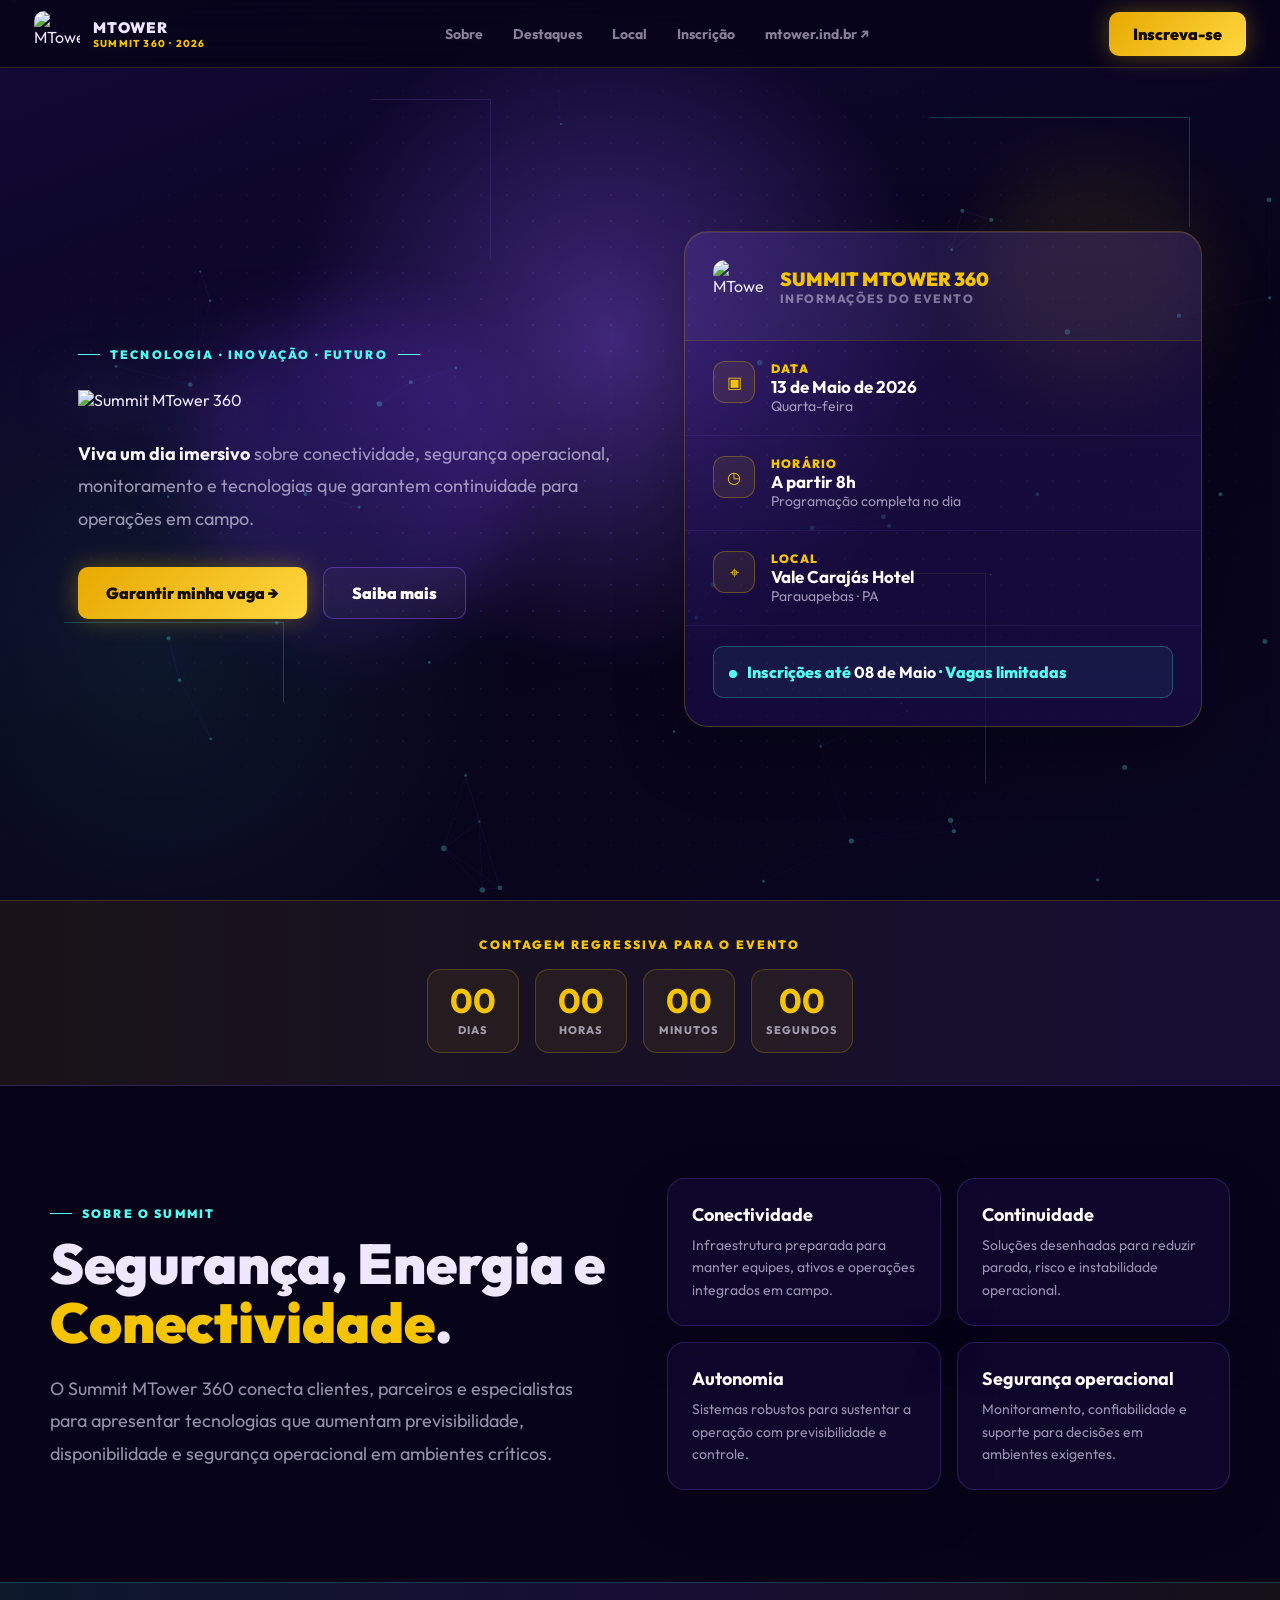
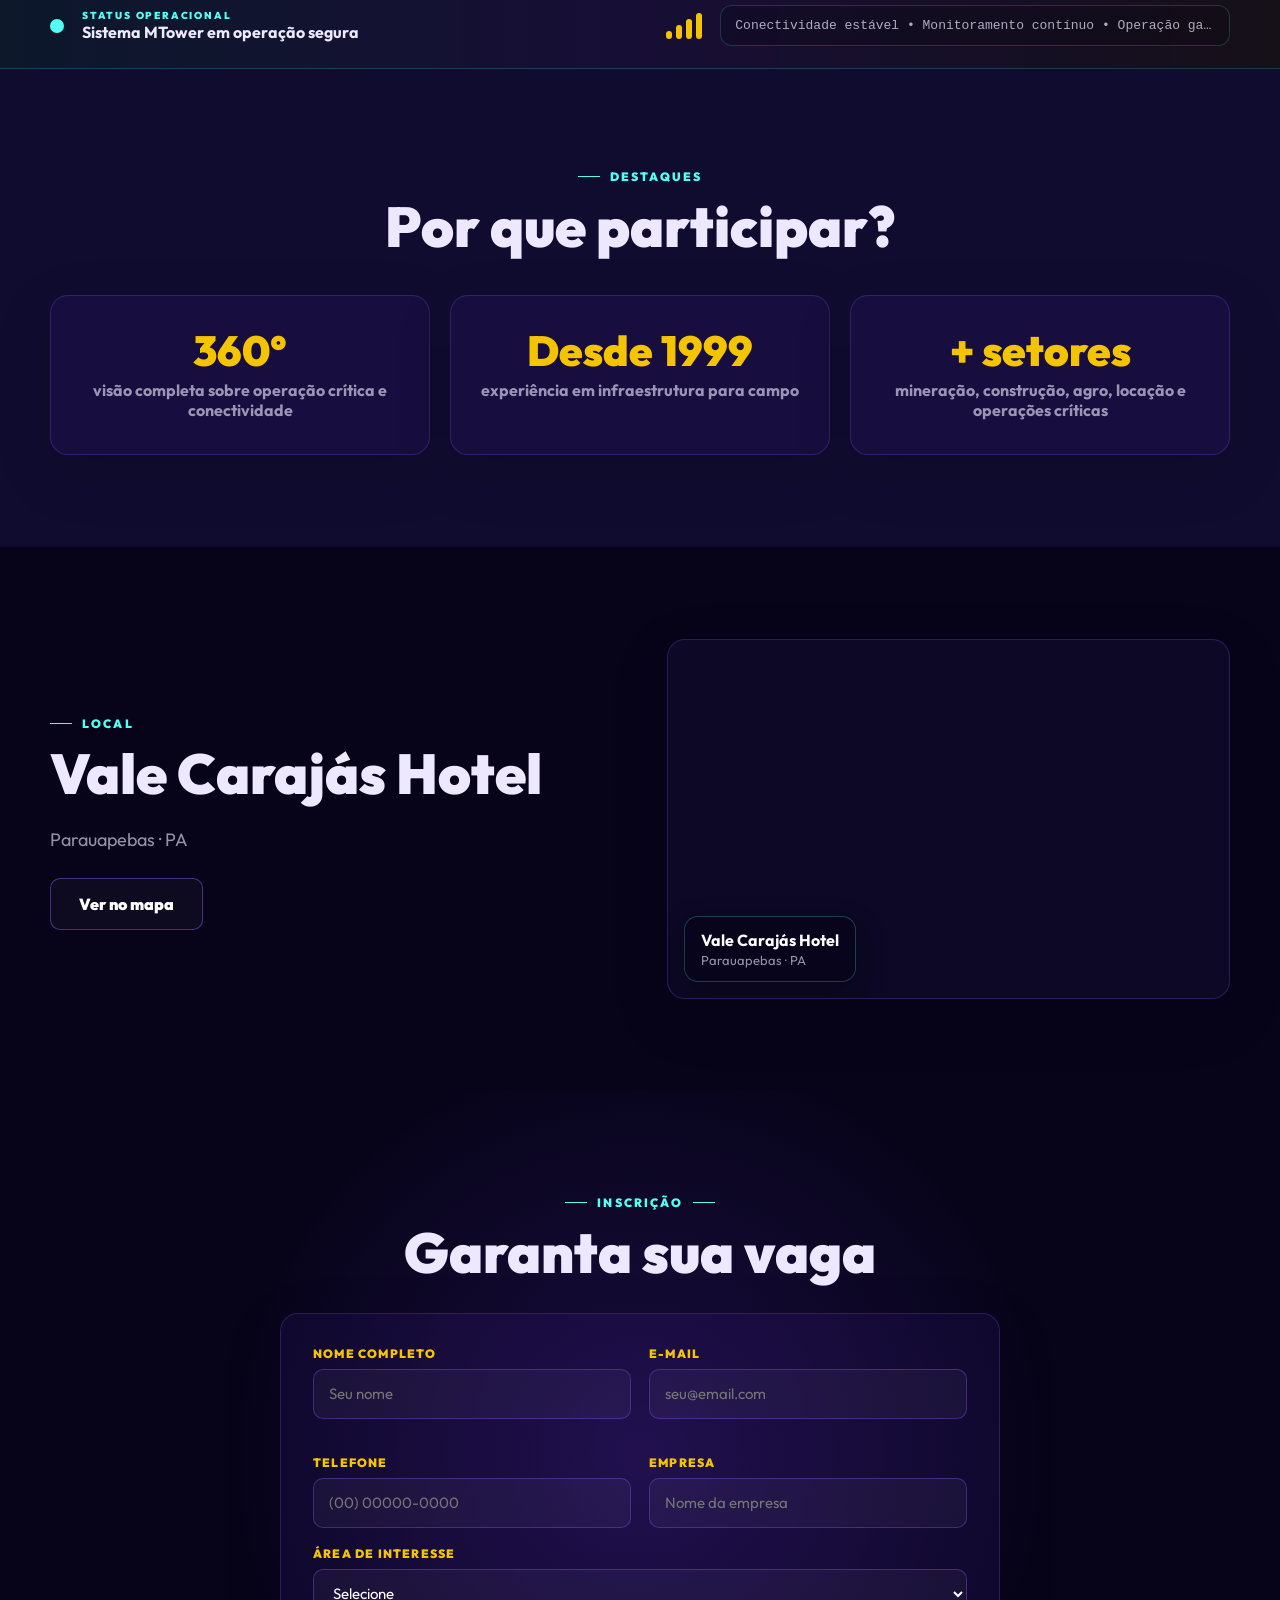
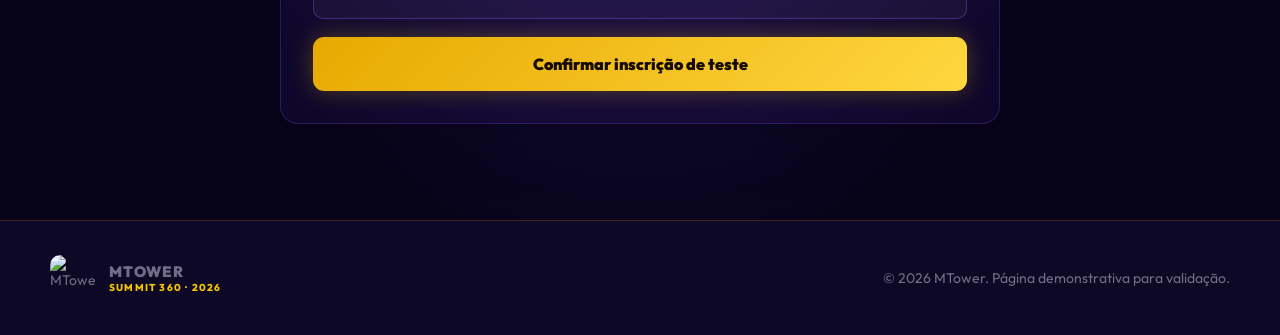
==== index.html @ 3e4a4232 "Add files via upload" ====
<!DOCTYPE html>
<html lang="pt-BR">
<head>
<meta charset="UTF-8">
<meta name="viewport" content="width=device-width, initial-scale=1.0">
<title>Summit MTower 360 · 2026</title>
<link rel="preconnect" href="https://fonts.googleapis.com">
<link rel="preconnect" href="https://fonts.gstatic.com" crossorigin>
<link href="https://fonts.googleapis.com/css2?family=Outfit:wght@300;400;500;600;700;800;900&display=swap" rel="stylesheet">
<link rel="stylesheet" href="style.css">
</head>
<body>
<div class="scroll-progress" id="scrollProgress"></div>
<div class="cursor-glow" id="cursorGlow"></div>
<nav class="topbar">
  <a class="brand" href="#inicio" aria-label="MTower Summit 360">
    <img src="assets/logo.png" alt="MTower" class="brand-logo">
    <span><strong>MTOWER</strong><small>SUMMIT 360 · 2026</small></span>
  </a>
  <button class="menu-btn" id="menuBtn" aria-label="Abrir menu"><span></span><span></span><span></span></button>
  <div class="nav-links" id="navLinks">
    <a href="#sobre">Sobre</a>
    <a href="#destaques">Destaques</a>
    <a href="#local">Local</a>
    <a href="#inscricao">Inscrição</a>
    <a href="https://www.mtower.ind.br" target="_blank" rel="noreferrer">mtower.ind.br ↗</a>
  </div>
  <a href="#inscricao" class="nav-cta">Inscreva-se</a>
</nav>

<main id="inicio">
  <section class="hero">
    <canvas id="techCanvas" class="tech-canvas" aria-hidden="true"></canvas>
    <div class="grid-bg"></div>
    <div class="circuit-layer" aria-hidden="true"><span></span><span></span><span></span><span></span></div>
    <div class="orb orb-one"></div>
    <div class="orb orb-two"></div>
    <div class="data-rain" aria-hidden="true"><span>UPTIME</span><span>CONNECT</span><span>CONTROL</span><span>360</span><span>FIELD</span><span>IOT</span><span>SAFETY</span></div>
  <div class="hero-inner">
      <div class="hero-copy reveal">
        <div class="eyebrow">Tecnologia · Inovação · Futuro</div>
        <div class="summit-frame">
          <img src="assets/summit.png" alt="Summit MTower 360" class="summit-img">
        </div>
        <p><strong>Viva um dia imersivo</strong> sobre conectividade, segurança operacional, monitoramento e tecnologias que garantem continuidade para operações em campo.</p>
        <div class="actions">
          <a href="#inscricao" class="btn primary">Garantir minha vaga →</a>
          <a href="#sobre" class="btn secondary">Saiba mais</a>
        </div>
      </div>
      <aside class="event-card reveal tilt-card">
        <header>
          <img src="assets/logo.png" alt="MTower" class="card-logo">
          <div><strong>SUMMIT MTOWER 360</strong><span>Informações do evento</span></div>
        </header>
        <div class="event-row"><div class="icon">▣</div><div><small>Data</small><strong>13 de Maio de 2026</strong><span>Quarta-feira</span></div></div>
        <div class="event-row"><div class="icon">◷</div><div><small>Horário</small><strong>A partir 8h</strong><span>Programação completa no dia</span></div></div>
        <div class="event-row"><div class="icon">⌖</div><div><small>Local</small><strong>Vale Carajás Hotel</strong><span>Parauapebas · PA</span></div></div>
        <div class="notice"><i></i>Inscrições até <strong>08 de Maio</strong> · Vagas limitadas</div>
      </aside>
    </div>
  </section>

  <section class="countdown" aria-label="Contagem regressiva">
    <span>Contagem regressiva para o evento</span>
    <div class="count-grid">
      <div><strong id="d">00</strong><small>Dias</small></div>
      <div><strong id="h">00</strong><small>Horas</small></div>
      <div><strong id="m">00</strong><small>Minutos</small></div>
      <div><strong id="s">00</strong><small>Segundos</small></div>
    </div>
  </section>

  <section class="section" id="sobre">
    <div class="wrap two-col">
      <div class="reveal">
        <div class="section-label">Sobre o Summit</div>
        <h1>Segurança, Energia e <span>Conectividade</span>.</h1>
        <p>O Summit MTower 360 conecta clientes, parceiros e especialistas para apresentar tecnologias que aumentam previsibilidade, disponibilidade e segurança operacional em ambientes críticos.</p>
      </div>
      <div class="cards reveal tech-cards">
        <article><b>Conectividade</b><p>Infraestrutura preparada para manter equipes, ativos e operações integrados em campo.</p></article>
        <article><b>Continuidade</b><p>Soluções desenhadas para reduzir parada, risco e instabilidade operacional.</p></article>
        <article><b>Autonomia</b><p>Sistemas robustos para sustentar a operação com previsibilidade e controle.</p></article>
        <article><b>Segurança operacional</b><p>Monitoramento, confiabilidade e suporte para decisões em ambientes exigentes.</p></article>
      </div>
    </div>
  </section>

  <section class="tech-strip" aria-label="Painel tecnológico">
    <div class="wrap tech-strip-inner reveal">
      <div class="live-dot"></div>
      <div><small>Status operacional</small><strong>Sistema MTower em operação segura</strong></div>
      <div class="signal-bars"><i></i><i></i><i></i><i></i></div>
      <div class="terminal-line" id="terminalLine">Conectividade estável • Monitoramento contínuo • Operação garantida</div>
    </div>
  </section>

  <section class="section darker" id="destaques">
    <div class="wrap center reveal">
      <div class="section-label">Destaques</div>
      <h1>Por que participar?</h1>
      <div class="highlight-grid hologrid">
        <article><strong>360°</strong><span>visão completa sobre operação crítica e conectividade</span></article>
        <article><strong>Desde 1999</strong><span>experiência em infraestrutura para campo</span></article>
        <article><strong>+ setores</strong><span>mineração, construção, agro, locação e operações críticas</span></article>
      </div>
    </div>
  </section>

  <section class="section" id="local">
    <div class="wrap two-col">
      <div class="reveal">
        <div class="section-label">Local</div>
        <h1>Vale Carajás Hotel</h1>
        <p>Parauapebas · PA</p>
        <a href="https://www.google.com/maps/search/?api=1&query=Vale+Caraj%C3%A1s+Hotel+Parauapebas" target="_blank" rel="noreferrer" class="btn secondary inline">Ver no mapa</a>
      </div>
      <div class="map-card reveal map-embed-card">
        <iframe
          title="Mapa do Vale Carajás Hotel"
          src="https://www.google.com/maps?q=Vale%20Caraj%C3%A1s%20Hotel%20Parauapebas%20PA&output=embed"
          loading="lazy"
          referrerpolicy="no-referrer-when-downgrade"
          allowfullscreen>
        </iframe>
        <div class="map-overlay">
          <strong>Vale Carajás Hotel</strong>
          <span>Parauapebas · PA</span>
        </div>
      </div>
    </div>
  </section>

  <section class="form-section" id="inscricao">
    <div class="form-wrap reveal">
      <div class="section-label">Inscrição</div>
      <h1>Garanta sua vaga</h1>
      <p></p>
      <form id="leadForm" class="form-card">
        <div class="form-grid">
          <label>Nome completo<input id="nome" name="nome" type="text" placeholder="Seu nome" required></label>
          <label>E-mail<input id="email" name="email" type="email" placeholder="seu@email.com" required></label>
          <label>Telefone<input id="telefone" name="telefone" type="tel" placeholder="(00) 00000-0000" required></label>
          <label>Empresa<input id="empresa" name="empresa" type="text" placeholder="Nome da empresa"></label>
        </div>
        <label>Área de interesse<select id="interesse" name="interesse" required><option value="">Selecione</option><option>Conectividade em campo</option><option>Torres de iluminação</option><option>Segurança operacional</option><option>Locação de equipamentos</option><option>Parcerias</option><option>Outros</option></select></label>
        <button type="submit">Confirmar inscrição de teste</button>
        <div id="formMsg" class="form-msg"></div>
      </form>
    </div>
  </section>
</main>

<footer>
  <div class="wrap footer-inner">
    <a class="brand" href="#inicio"><img src="assets/logo.png" alt="MTower" class="brand-logo"><span><strong>MTOWER</strong><small>SUMMIT 360 · 2026</small></span></a>
    <p>© 2026 MTower. Página demonstrativa para validação.</p>
  </div>
</footer>
<script src="script.js"></script>
</body>
</html>
---- style.css ----
*{box-sizing:border-box;margin:0;padding:0}html{scroll-behavior:smooth}body{font-family:Outfit,Arial,sans-serif;background:#07041a;color:#eee8ff;overflow-x:hidden}a{text-decoration:none;color:inherit}:root{--gold:#f5c400;--gold2:#ffd740;--purple:#7c4ddb;--purple2:#2a115f;--cyan:#52fff1;--text:#eee8ff;--muted:rgba(238,232,255,.62);--dark:#07041a;--dark2:#0c0825;--line:rgba(245,196,0,.18)}.topbar{position:fixed;inset:0 0 auto 0;height:68px;z-index:20;display:flex;align-items:center;justify-content:space-between;padding:0 34px;background:rgba(7,4,26,.88);backdrop-filter:blur(18px);border-bottom:1px solid var(--line)}.brand{display:flex;align-items:center;gap:13px}.brand-logo{width:46px;height:46px;object-fit:contain;border-radius:10px}.brand strong{display:block;font-size:15px;font-weight:900;letter-spacing:.05em}.brand small{display:block;color:var(--gold);font-size:10px;font-weight:800;letter-spacing:.12em}.nav-links{display:flex;align-items:center;gap:30px;color:rgba(238,232,255,.55);font-weight:700;font-size:14px}.nav-links a:hover{color:var(--gold)}.nav-cta,.btn.primary{background:linear-gradient(135deg,#e7a900,var(--gold2));color:#160d00;font-weight:900;border-radius:10px;box-shadow:0 0 24px rgba(245,196,0,.32)}.nav-cta{padding:12px 24px}.menu-btn{display:none;background:transparent;border:0}.menu-btn span{display:block;width:24px;height:2px;background:#fff;margin:5px;border-radius:10px}.hero{min-height:100vh;position:relative;display:flex;align-items:center;padding-top:68px;background:radial-gradient(circle at 48% 38%,rgba(124,77,219,.48),transparent 38%),radial-gradient(circle at 12% 72%,rgba(82,255,241,.08),transparent 28%),linear-gradient(160deg,#120936 0%,#07041a 55%,#0a0620 100%);overflow:hidden}.grid-bg{position:absolute;inset:0;background-image:radial-gradient(circle,rgba(124,77,219,.25) 1px,transparent 1px);background-size:26px 26px;mask-image:radial-gradient(ellipse at center,#000 10%,transparent 78%)}.orb{position:absolute;border-radius:50%;filter:blur(34px);opacity:.28}.orb-one{width:330px;height:330px;background:#5b2fbe;left:15%;top:34%}.orb-two{width:240px;height:240px;background:#f5c400;right:5%;top:18%;opacity:.08}.hero-inner{width:min(1180px,100%);margin:auto;padding:70px 28px 80px;display:grid;grid-template-columns:1.03fr .97fr;gap:56px;align-items:center;position:relative;z-index:2}.eyebrow,.section-label{display:inline-flex;align-items:center;gap:10px;text-transform:uppercase;letter-spacing:.18em;color:var(--cyan);font-weight:900;font-size:12px}.eyebrow:before,.eyebrow:after,.section-label:before{content:"";width:22px;height:1px;background:var(--cyan)}.summit-frame{margin:28px 0 28px;max-width:520px;position:relative}.summit-frame:before{content:"";position:absolute;inset:15%;background:#5b2fbe;filter:blur(60px);opacity:.72}.summit-img{position:relative;display:block;width:100%;height:auto;filter:drop-shadow(0 0 28px rgba(124,77,219,.78))}.hero-copy p,.section p,.form-wrap>p{font-size:18px;line-height:1.8;color:var(--muted);max-width:540px}.hero-copy p strong{color:#fff}.actions{display:flex;gap:16px;flex-wrap:wrap;margin-top:32px}.btn{display:inline-flex;align-items:center;justify-content:center;padding:15px 28px;border-radius:10px;font-weight:900}.btn.secondary{border:1px solid rgba(124,77,219,.55);color:#fff;background:rgba(255,255,255,.03)}.btn.secondary:hover{border-color:var(--gold);color:var(--gold)}.btn.inline{margin-top:22px}.event-card{background:linear-gradient(180deg,rgba(91,47,190,.2),rgba(24,12,70,.72));border:1px solid rgba(245,196,0,.24);border-radius:24px;box-shadow:0 24px 70px rgba(0,0,0,.24),inset 0 1px rgba(255,255,255,.08);overflow:hidden}.event-card header{display:flex;align-items:center;gap:15px;padding:28px;border-bottom:1px solid rgba(245,196,0,.14);background:rgba(255,255,255,.03)}.card-logo{width:52px;height:52px;object-fit:contain;border-radius:12px}.event-card header strong{display:block;color:var(--gold);font-size:19px;font-weight:900}.event-card header span{display:block;color:rgba(238,232,255,.45);text-transform:uppercase;font-size:12px;font-weight:800;letter-spacing:.12em}.event-row{display:flex;gap:16px;padding:20px 28px;border-bottom:1px solid rgba(124,77,219,.14)}.icon{width:42px;height:42px;flex:0 0 42px;border-radius:12px;border:1px solid rgba(245,196,0,.3);color:var(--gold);display:flex;align-items:center;justify-content:center;background:rgba(245,196,0,.08)}.event-row small{display:block;text-transform:uppercase;color:var(--gold);font-weight:900;letter-spacing:.1em;font-size:12px}.event-row strong{display:block;color:#fff;font-size:17px}.event-row span{display:block;color:var(--muted);font-size:14px}.notice{margin:20px 28px 28px;padding:15px;border:1px solid rgba(82,255,241,.25);border-radius:10px;color:var(--cyan);background:rgba(82,255,241,.06);font-weight:800}.notice i{display:inline-block;width:8px;height:8px;background:var(--cyan);border-radius:50%;margin-right:10px}.notice strong{color:#fff}.countdown{padding:32px 20px;text-align:center;background:linear-gradient(90deg,rgba(245,196,0,.08),rgba(124,77,219,.13));border-top:1px solid var(--line);border-bottom:1px solid rgba(124,77,219,.25)}.countdown>span{text-transform:uppercase;color:var(--gold);font-size:12px;font-weight:900;letter-spacing:.18em}.count-grid{display:flex;justify-content:center;gap:16px;margin-top:16px;flex-wrap:wrap}.count-grid div{min-width:92px;padding:14px;border:1px solid rgba(245,196,0,.23);border-radius:14px;background:rgba(245,196,0,.06)}.count-grid strong{display:block;font-size:34px;color:var(--gold);line-height:1}.count-grid small{text-transform:uppercase;color:var(--muted);font-weight:800;font-size:11px;letter-spacing:.1em}.section{padding:92px 28px;background:var(--dark)}.section.darker{background:#100c30}.wrap{width:min(1180px,100%);margin:0 auto}.two-col{display:grid;grid-template-columns:1fr 1fr;gap:54px;align-items:center}.section h1,.form-wrap h1{font-size:clamp(34px,5vw,56px);line-height:1.05;margin:14px 0 20px;font-weight:900}.section h1 span,.form-wrap h1 span{color:var(--gold)}.cards{display:grid;grid-template-columns:1fr 1fr;gap:16px}.cards article,.highlight-grid article,.map-card,.form-card{border:1px solid rgba(124,77,219,.28);background:rgba(91,47,190,.1);border-radius:18px;box-shadow:0 18px 60px rgba(0,0,0,.14)}.cards article{padding:24px}.cards b{display:block;color:#fff;font-size:18px;margin-bottom:8px}.cards p{font-size:14px;line-height:1.6}.center{text-align:center}.center .section-label{justify-content:center}.highlight-grid{display:grid;grid-template-columns:repeat(3,1fr);gap:20px;margin-top:38px}.highlight-grid article{padding:34px 24px}.highlight-grid strong{display:block;font-size:42px;font-weight:900;color:var(--gold);line-height:1}.highlight-grid span{display:block;color:var(--muted);font-weight:700;margin-top:8px}.map-card{height:300px;display:flex;align-items:center;justify-content:center;flex-direction:column;text-align:center;padding:24px}.map-card div{font-size:44px;color:var(--gold)}.map-card strong{font-size:22px}.map-card span{color:var(--muted);margin-top:6px}.map-embed-card{position:relative;overflow:hidden;padding:0;height:360px;background:#0c0825}.map-embed-card iframe{width:100%;height:100%;border:0;filter:saturate(.9) contrast(1.03)}.map-overlay{position:absolute;left:16px;bottom:16px;display:flex;flex-direction:column;align-items:flex-start!important;justify-content:center;background:rgba(7,4,26,.86);border:1px solid rgba(82,255,241,.24);backdrop-filter:blur(12px);border-radius:14px;padding:13px 16px;box-shadow:0 12px 30px rgba(0,0,0,.28);text-align:left}.map-overlay strong{font-size:16px!important;color:#fff}.map-overlay span{font-size:13px;color:var(--muted);margin-top:2px}.map-card.map-embed-card div{font-size:initial;color:initial}.form-section{padding:96px 28px;background:radial-gradient(circle at center,rgba(91,47,190,.24),transparent 55%),var(--dark);text-align:center}.form-wrap{max-width:720px;margin:auto}.form-wrap .section-label{justify-content:center}.form-wrap .section-label:after{content:"";width:22px;height:1px;background:var(--cyan)}.form-wrap>p{margin:0 auto 30px}.form-card{text-align:left;padding:32px}.form-grid{display:grid;grid-template-columns:1fr 1fr;gap:18px}label{display:block;color:var(--gold);text-transform:uppercase;font-size:12px;font-weight:900;letter-spacing:.1em;margin-bottom:18px}input,select{margin-top:8px;width:100%;height:50px;border-radius:10px;border:1px solid rgba(124,77,219,.42);background:rgba(255,255,255,.04);color:#fff;padding:0 15px;font-family:inherit;font-size:15px;outline:none}select option{background:#0c0825;color:#fff}input:focus,select:focus{border-color:var(--gold);box-shadow:0 0 0 4px rgba(245,196,0,.1)}form button{width:100%;height:54px;border:0;border-radius:11px;background:linear-gradient(135deg,#e7a900,var(--gold2));color:#160d00;font-family:inherit;font-size:16px;font-weight:900;cursor:pointer;box-shadow:0 0 24px rgba(245,196,0,.28)}.form-msg{display:none;margin-top:16px;padding:14px;border-radius:10px;background:rgba(82,255,241,.08);border:1px solid rgba(82,255,241,.25);color:var(--cyan);font-weight:800;text-align:center}.form-msg.show{display:block}footer{padding:34px 28px;border-top:1px solid var(--line);background:#0c0825}.footer-inner{display:flex;align-items:center;justify-content:space-between;gap:24px;flex-wrap:wrap;color:rgba(238,232,255,.45);font-size:14px}.reveal{opacity:0;transform:translateY(22px);transition:opacity .7s ease,transform .7s ease}.reveal.on{opacity:1;transform:none}@media(max-width:930px){.topbar{padding:0 18px}.nav-cta{display:none}.menu-btn{display:block}.nav-links{position:absolute;top:68px;left:0;right:0;display:none;flex-direction:column;align-items:flex-start;padding:22px;background:#09051f;border-bottom:1px solid var(--line)}.nav-links.open{display:flex}.hero-inner,.two-col{grid-template-columns:1fr}.hero-inner{padding-top:46px;gap:36px}.event-card{max-width:620px}.highlight-grid{grid-template-columns:1fr}.cards{grid-template-columns:1fr}}@media(max-width:620px){.brand-logo{width:40px;height:40px}.brand strong{font-size:13px}.brand small{font-size:8px}.hero-copy p,.section p,.form-wrap>p{font-size:16px}.actions{flex-direction:column;align-items:stretch}.btn{width:100%}.section,.map-embed-card{position:relative;overflow:hidden;padding:0;height:360px;background:#0c0825}.map-embed-card iframe{width:100%;height:100%;border:0;filter:saturate(.9) contrast(1.03)}.map-overlay{position:absolute;left:16px;bottom:16px;display:flex;flex-direction:column;align-items:flex-start!important;justify-content:center;background:rgba(7,4,26,.86);border:1px solid rgba(82,255,241,.24);backdrop-filter:blur(12px);border-radius:14px;padding:13px 16px;box-shadow:0 12px 30px rgba(0,0,0,.28);text-align:left}.map-overlay strong{font-size:16px!important;color:#fff}.map-overlay span{font-size:13px;color:var(--muted);margin-top:2px}.map-card.map-embed-card div{font-size:initial;color:initial}.form-section{padding:70px 20px}.form-card{padding:22px}.form-grid{grid-template-columns:1fr}.count-grid div{min-width:72px}.count-grid strong{font-size:26px}}

.scroll-progress{position:fixed;top:0;left:0;height:3px;width:0;background:linear-gradient(90deg,var(--gold),var(--cyan),var(--purple));z-index:999;box-shadow:0 0 18px rgba(82,255,241,.8)}.cursor-glow{position:fixed;width:280px;height:280px;border-radius:50%;pointer-events:none;z-index:0;background:radial-gradient(circle,rgba(82,255,241,.10),rgba(124,77,219,.08),transparent 70%);transform:translate(-50%,-50%);mix-blend-mode:screen;opacity:.8}.tech-canvas{position:absolute;inset:0;width:100%;height:100%;z-index:1;opacity:.46}.circuit-layer{position:absolute;inset:0;z-index:1;pointer-events:none;overflow:hidden}.circuit-layer span{position:absolute;display:block;border:1px solid rgba(82,255,241,.2);border-left:0;border-bottom:0;filter:drop-shadow(0 0 8px rgba(82,255,241,.35));animation:circuitPulse 4.5s ease-in-out infinite}.circuit-layer span:nth-child(1){width:260px;height:110px;right:7%;top:13%;animation-delay:.2s}.circuit-layer span:nth-child(2){width:180px;height:210px;right:23%;bottom:13%;border-color:rgba(245,196,0,.18);animation-delay:1s}.circuit-layer span:nth-child(3){width:220px;height:80px;left:5%;bottom:22%;animation-delay:1.7s}.circuit-layer span:nth-child(4){width:120px;height:160px;left:29%;top:11%;border-color:rgba(124,77,219,.22);animation-delay:2.3s}@keyframes circuitPulse{0%,100%{opacity:.16;transform:translateY(0)}50%{opacity:.72;transform:translateY(-8px)}}.data-rain{position:absolute;inset:95px 0 auto 0;height:80%;z-index:1;pointer-events:none;overflow:hidden}.data-rain span{position:absolute;top:-40px;color:rgba(82,255,241,.28);font-size:12px;font-weight:900;letter-spacing:.28em;animation:dataFall linear infinite;text-shadow:0 0 12px rgba(82,255,241,.5)}.data-rain span:nth-child(1){left:12%;animation-duration:10s}.data-rain span:nth-child(2){left:24%;animation-duration:14s;animation-delay:2s}.data-rain span:nth-child(3){left:38%;animation-duration:11s;animation-delay:4s}.data-rain span:nth-child(4){left:54%;animation-duration:13s;animation-delay:1s}.data-rain span:nth-child(5){left:68%;animation-duration:9s;animation-delay:3s}.data-rain span:nth-child(6){left:80%;animation-duration:15s;animation-delay:5s}.data-rain span:nth-child(7){left:91%;animation-duration:12s;animation-delay:2.5s}@keyframes dataFall{0%{transform:translateY(-80px);opacity:0}12%{opacity:1}100%{transform:translateY(82vh);opacity:0}}.tilt-card{transform-style:preserve-3d;will-change:transform}.tilt-card:after,.hologrid article:after,.tech-cards article:after{content:"";position:absolute;inset:0;border-radius:inherit;background:linear-gradient(120deg,transparent,rgba(255,255,255,.12),transparent);transform:translateX(-120%);transition:transform .8s;pointer-events:none}.tilt-card:hover:after,.hologrid article:hover:after,.tech-cards article:hover:after{transform:translateX(120%)}.event-card,.cards article,.highlight-grid article,.scanner-card{position:relative;overflow:hidden}.tech-cards article{transition:transform .25s,border-color .25s,box-shadow .25s}.tech-cards article:hover{transform:translateY(-8px);border-color:rgba(82,255,241,.38);box-shadow:0 20px 70px rgba(82,255,241,.08)}.tech-strip{padding:22px 28px;background:linear-gradient(90deg,rgba(82,255,241,.08),rgba(124,77,219,.14),rgba(245,196,0,.06));border-block:1px solid rgba(82,255,241,.18)}.tech-strip-inner{display:grid;grid-template-columns:auto 1fr auto minmax(250px,.9fr);gap:18px;align-items:center}.tech-strip small{display:block;color:var(--cyan);text-transform:uppercase;font-weight:900;font-size:10px;letter-spacing:.18em}.tech-strip strong{font-size:16px}.live-dot{width:14px;height:14px;border-radius:50%;background:var(--cyan);box-shadow:0 0 0 0 rgba(82,255,241,.55);animation:livePulse 1.5s infinite}@keyframes livePulse{70%{box-shadow:0 0 0 14px rgba(82,255,241,0)}}.signal-bars{display:flex;gap:4px;align-items:end;height:26px}.signal-bars i{display:block;width:6px;border-radius:8px;background:var(--gold);animation:barMove 1s ease-in-out infinite}.signal-bars i:nth-child(1){height:8px}.signal-bars i:nth-child(2){height:14px;animation-delay:.12s}.signal-bars i:nth-child(3){height:20px;animation-delay:.24s}.signal-bars i:nth-child(4){height:26px;animation-delay:.36s}@keyframes barMove{50%{height:6px;background:var(--cyan)}}.terminal-line{font-family:Consolas,monospace;color:rgba(238,232,255,.72);font-size:13px;padding:12px 14px;border:1px solid rgba(82,255,241,.18);border-radius:12px;background:rgba(0,0,0,.18);white-space:nowrap;overflow:hidden;text-overflow:ellipsis}.hologrid article{transition:transform .25s,border-color .25s,box-shadow .25s}.hologrid article:hover{transform:translateY(-10px) scale(1.02);border-color:rgba(245,196,0,.42);box-shadow:0 0 34px rgba(124,77,219,.28)}.scanner-section{background:radial-gradient(circle at 70% 50%,rgba(82,255,241,.11),transparent 30%),#07041a}.scanner-grid{display:grid;grid-template-columns:1fr 1fr;gap:54px;align-items:center}.scanner-card{min-height:360px;border:1px solid rgba(82,255,241,.24);border-radius:24px;background:radial-gradient(circle at center,rgba(82,255,241,.12),rgba(91,47,190,.12),rgba(0,0,0,.15));display:flex;align-items:center;justify-content:center;flex-direction:column;text-align:center;box-shadow:0 24px 80px rgba(0,0,0,.22)}.scanner-card strong{font-size:38px;color:var(--gold);letter-spacing:.08em}.scanner-card small{margin-top:8px;color:var(--cyan);letter-spacing:.22em;font-weight:900}.scanner-beam{position:absolute;left:0;right:0;height:2px;background:linear-gradient(90deg,transparent,var(--cyan),transparent);box-shadow:0 0 20px var(--cyan);animation:scanBeam 2.2s linear infinite}@keyframes scanBeam{0%{top:12%}100%{top:88%}}.scan-ring{position:absolute;inset:40px;border-radius:50%;display:flex;align-items:center;justify-content:center}.scan-ring span{position:absolute;border:1px solid rgba(82,255,241,.22);border-radius:50%;animation:ringSpin 8s linear infinite}.scan-ring span:nth-child(1){width:180px;height:180px;border-top-color:var(--gold)}.scan-ring span:nth-child(2){width:245px;height:245px;border-right-color:var(--cyan);animation-duration:12s;animation-direction:reverse}.scan-ring span:nth-child(3){width:305px;height:305px;border-bottom-color:var(--purple);animation-duration:16s}@keyframes ringSpin{to{transform:rotate(360deg)}}@media(max-width:930px){.tech-strip-inner,.scanner-grid{grid-template-columns:1fr}.terminal-line{white-space:normal}.cursor-glow{display:none}.data-rain{opacity:.45}}@media(max-width:620px){.tech-canvas{opacity:.25}.scanner-card{min-height:280px}.scanner-card strong{font-size:28px}.scan-ring span:nth-child(3){width:230px;height:230px}}

.ops-section{background:radial-gradient(circle at 74% 45%,rgba(245,196,0,.09),transparent 30%),radial-gradient(circle at 15% 75%,rgba(82,255,241,.08),transparent 28%),#07041a;position:relative;overflow:hidden}.ops-section:before{content:"";position:absolute;inset:0;background-image:linear-gradient(rgba(82,255,241,.05) 1px,transparent 1px),linear-gradient(90deg,rgba(82,255,241,.05) 1px,transparent 1px);background-size:44px 44px;mask-image:radial-gradient(ellipse at center,#000 10%,transparent 74%)}.ops-grid{position:relative;z-index:1;display:grid;grid-template-columns:1fr 1fr;gap:54px;align-items:center}.ops-badges{display:flex;gap:10px;flex-wrap:wrap;margin-top:28px}.ops-badges span{border:1px solid rgba(82,255,241,.24);background:rgba(82,255,241,.06);color:var(--cyan);border-radius:999px;padding:9px 13px;font-size:12px;font-weight:900;letter-spacing:.08em;text-transform:uppercase}.ops-panel{position:relative;overflow:hidden;border:1px solid rgba(82,255,241,.26);background:linear-gradient(180deg,rgba(12,8,37,.92),rgba(16,12,48,.8));border-radius:24px;padding:28px;box-shadow:0 28px 90px rgba(0,0,0,.28),inset 0 1px rgba(255,255,255,.08)}.ops-panel:before{content:"";position:absolute;inset:-50%;background:conic-gradient(from 0deg,transparent,rgba(82,255,241,.18),transparent,rgba(245,196,0,.13),transparent);animation:panelSweep 8s linear infinite}.ops-panel>*{position:relative;z-index:1}@keyframes panelSweep{to{transform:rotate(360deg)}}.panel-head{display:flex;align-items:center;justify-content:space-between;margin-bottom:22px}.panel-head strong{font-size:14px;letter-spacing:.16em;color:#fff}.panel-head span{color:#07041a;background:var(--cyan);border-radius:999px;padding:6px 10px;font-size:11px;font-weight:900;box-shadow:0 0 18px rgba(82,255,241,.42)}.power-ring{width:176px;height:176px;border-radius:50%;margin:4px auto 26px;display:flex;flex-direction:column;align-items:center;justify-content:center;background:radial-gradient(circle,rgba(82,255,241,.12),rgba(245,196,0,.06) 55%,transparent 56%),conic-gradient(var(--gold) 0 99.8%,rgba(82,255,241,.12) 99.8% 100%);box-shadow:0 0 36px rgba(245,196,0,.13)}.power-ring span{font-size:44px;font-weight:900;color:var(--gold);line-height:1}.power-ring small{color:var(--cyan);text-transform:uppercase;letter-spacing:.18em;font-weight:900;font-size:11px}.metric{display:grid;grid-template-columns:115px 1fr 80px;gap:12px;align-items:center;margin:14px 0}.metric label,.metric strong{font-size:12px;text-transform:uppercase;font-weight:900;letter-spacing:.08em}.metric label{color:rgba(238,232,255,.62)}.metric strong{color:var(--gold);text-align:right}.metric div{height:10px;border-radius:999px;background:rgba(255,255,255,.08);overflow:hidden;border:1px solid rgba(82,255,241,.12)}.metric i{display:block;height:100%;border-radius:inherit;background:linear-gradient(90deg,var(--cyan),var(--gold));box-shadow:0 0 16px rgba(82,255,241,.35);animation:metricPulse 2.5s ease-in-out infinite}@keyframes metricPulse{50%{filter:brightness(1.35)}}.panel-log{margin-top:22px;border:1px solid rgba(245,196,0,.18);background:rgba(245,196,0,.06);color:rgba(238,232,255,.78);border-radius:12px;padding:14px;font-family:Consolas,monospace;font-size:13px}@media(max-width:930px){.ops-grid{grid-template-columns:1fr}.metric{grid-template-columns:1fr}.metric strong{text-align:left}.power-ring{margin-left:0}}

.operation-ring span{font-size:38px}.ops-panel{border-color:rgba(82,255,241,.34)}.panel-log{border-color:rgba(82,255,241,.22);background:rgba(82,255,241,.055)}
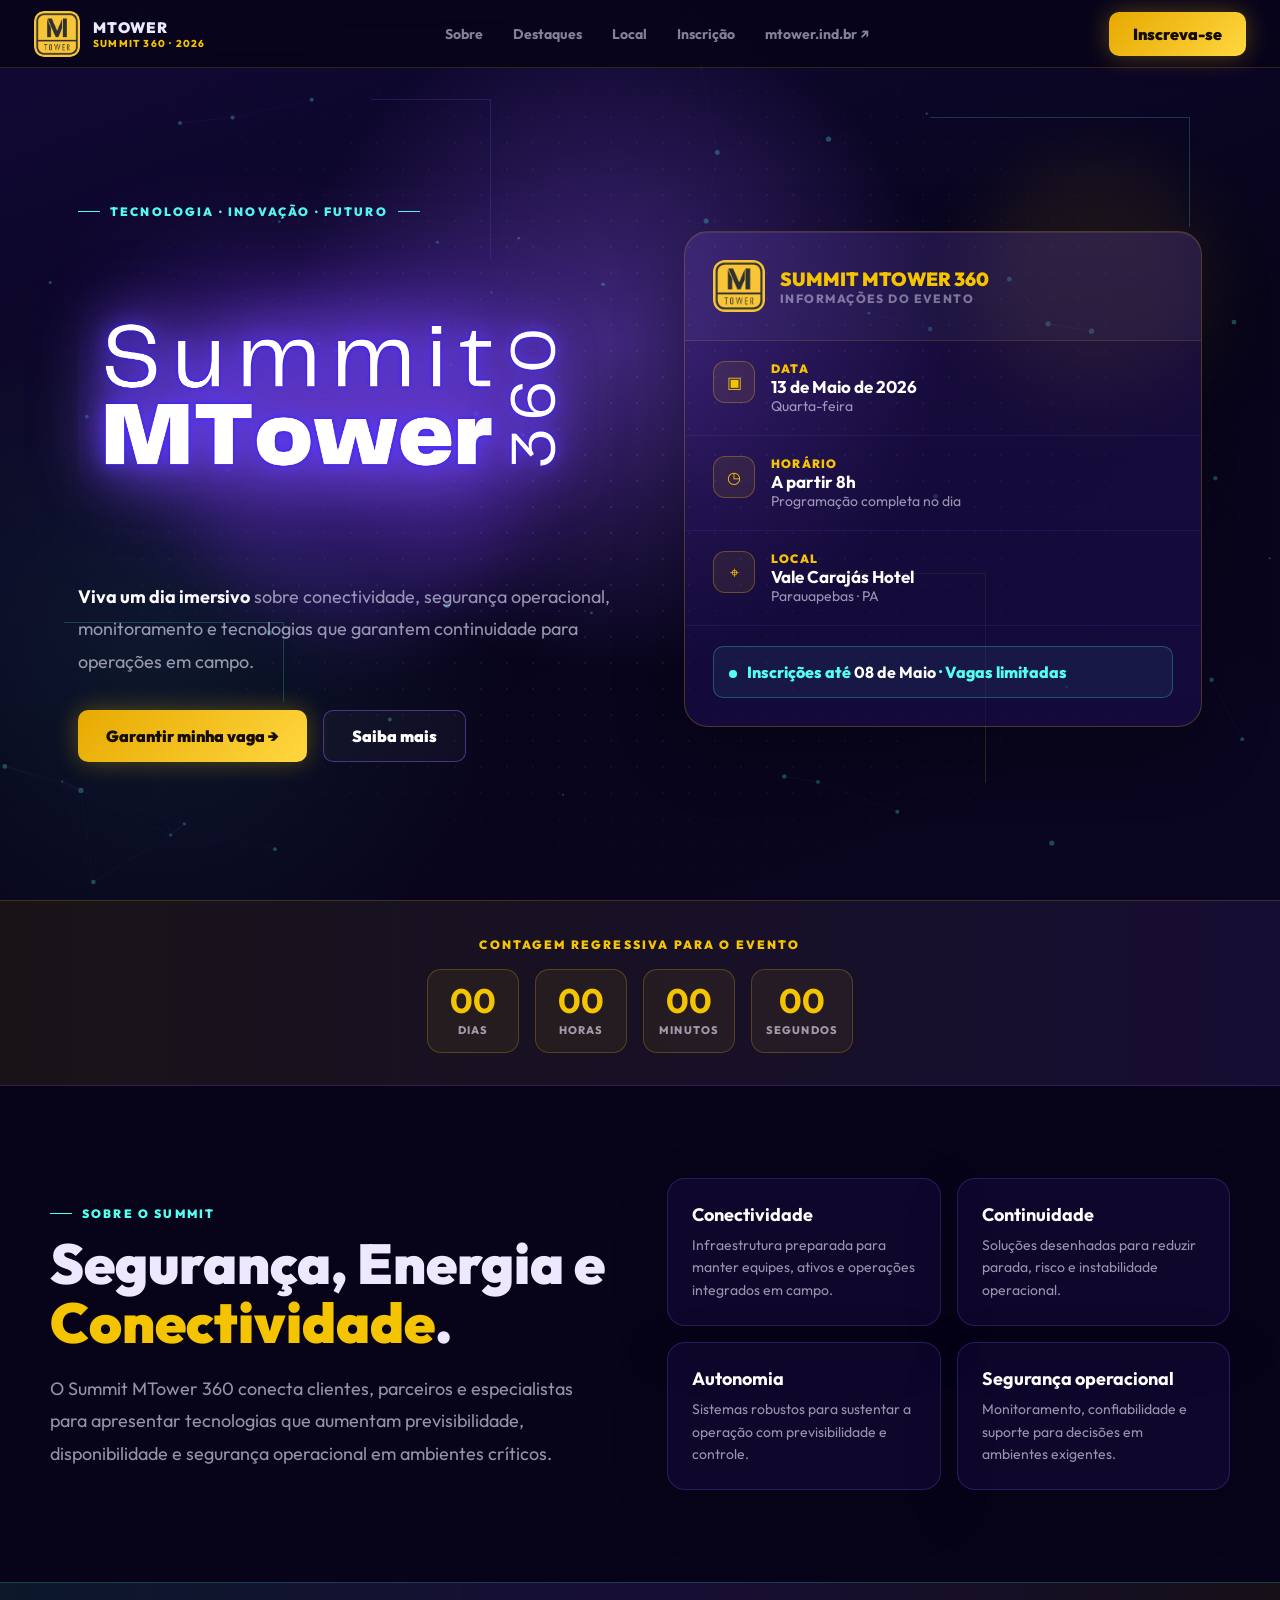
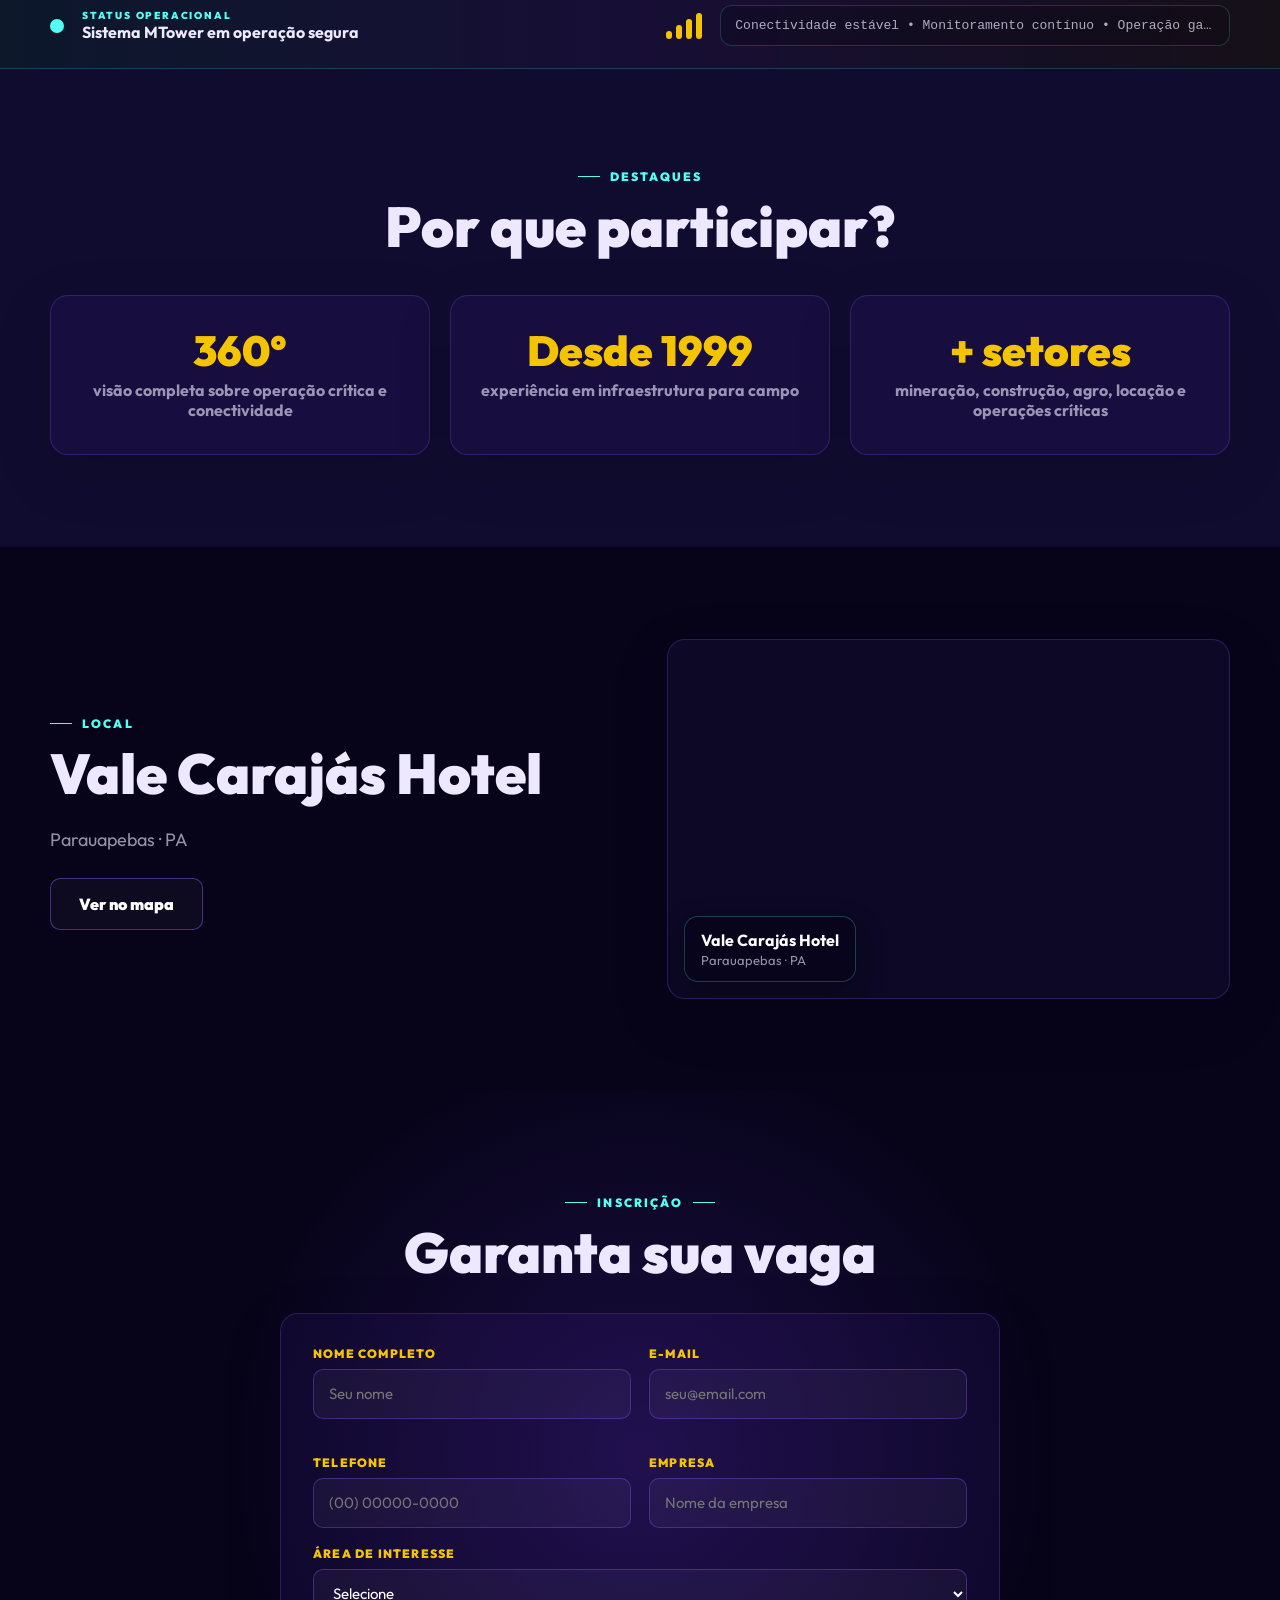
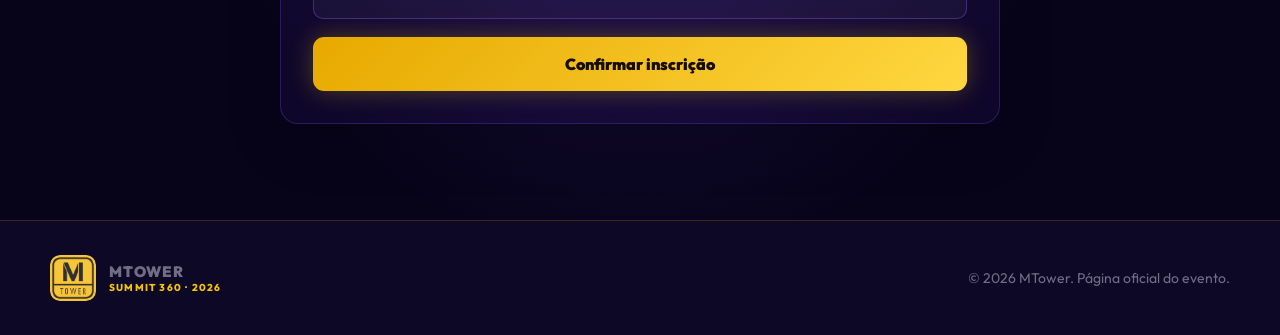
==== commit 90be8413: "Update index.html" ====
--- a/index.html
+++ b/index.html
@@ -145,7 +145,7 @@
           <label>Empresa<input id="empresa" name="empresa" type="text" placeholder="Nome da empresa"></label>
         </div>
         <label>Área de interesse<select id="interesse" name="interesse" required><option value="">Selecione</option><option>Conectividade em campo</option><option>Torres de iluminação</option><option>Segurança operacional</option><option>Locação de equipamentos</option><option>Parcerias</option><option>Outros</option></select></label>
-        <button type="submit">Confirmar inscrição de teste</button>
+        <button type="submit">Confirmar inscrição</button>
         <div id="formMsg" class="form-msg"></div>
       </form>
     </div>
@@ -155,7 +155,7 @@
 <footer>
   <div class="wrap footer-inner">
     <a class="brand" href="#inicio"><img src="assets/logo.png" alt="MTower" class="brand-logo"><span><strong>MTOWER</strong><small>SUMMIT 360 · 2026</small></span></a>
-    <p>© 2026 MTower. Página demonstrativa para validação.</p>
+    <p>© 2026 MTower. Página oficial do evento.</p>
   </div>
 </footer>
 <script src="script.js"></script>
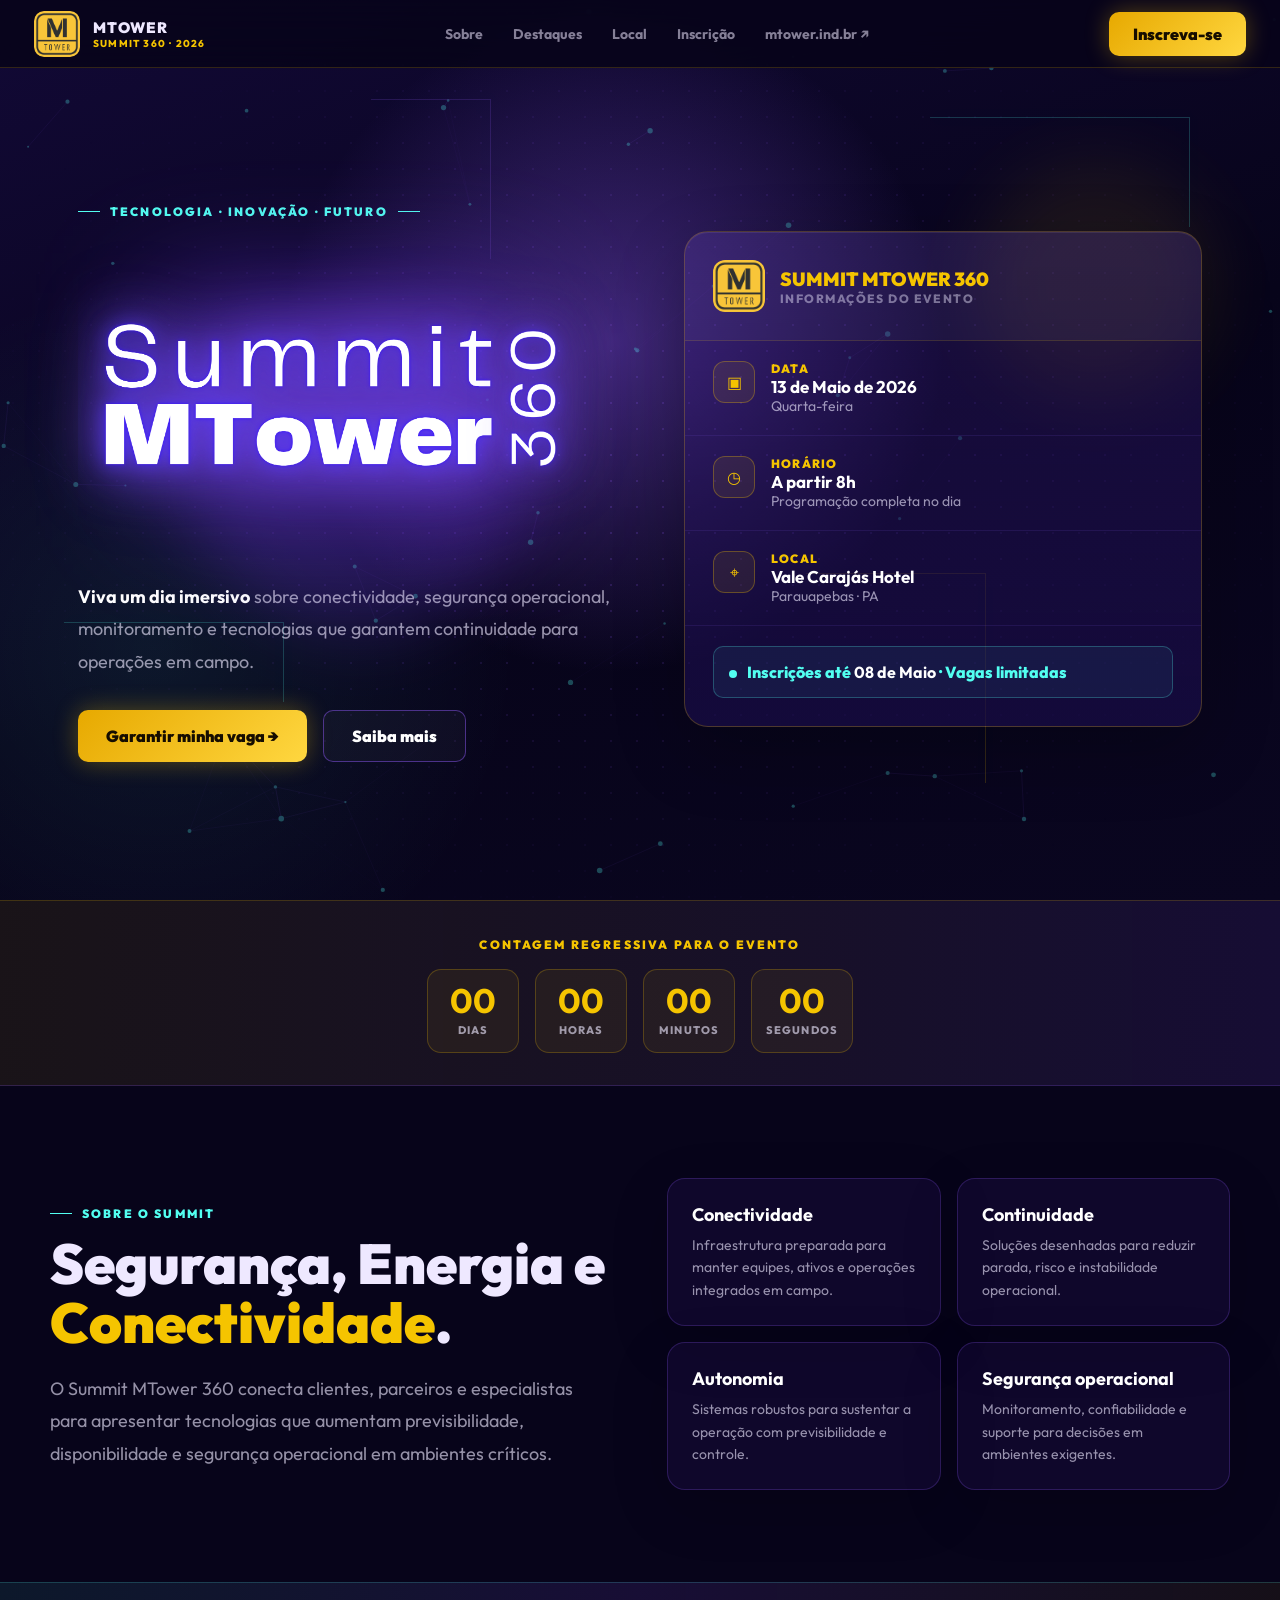
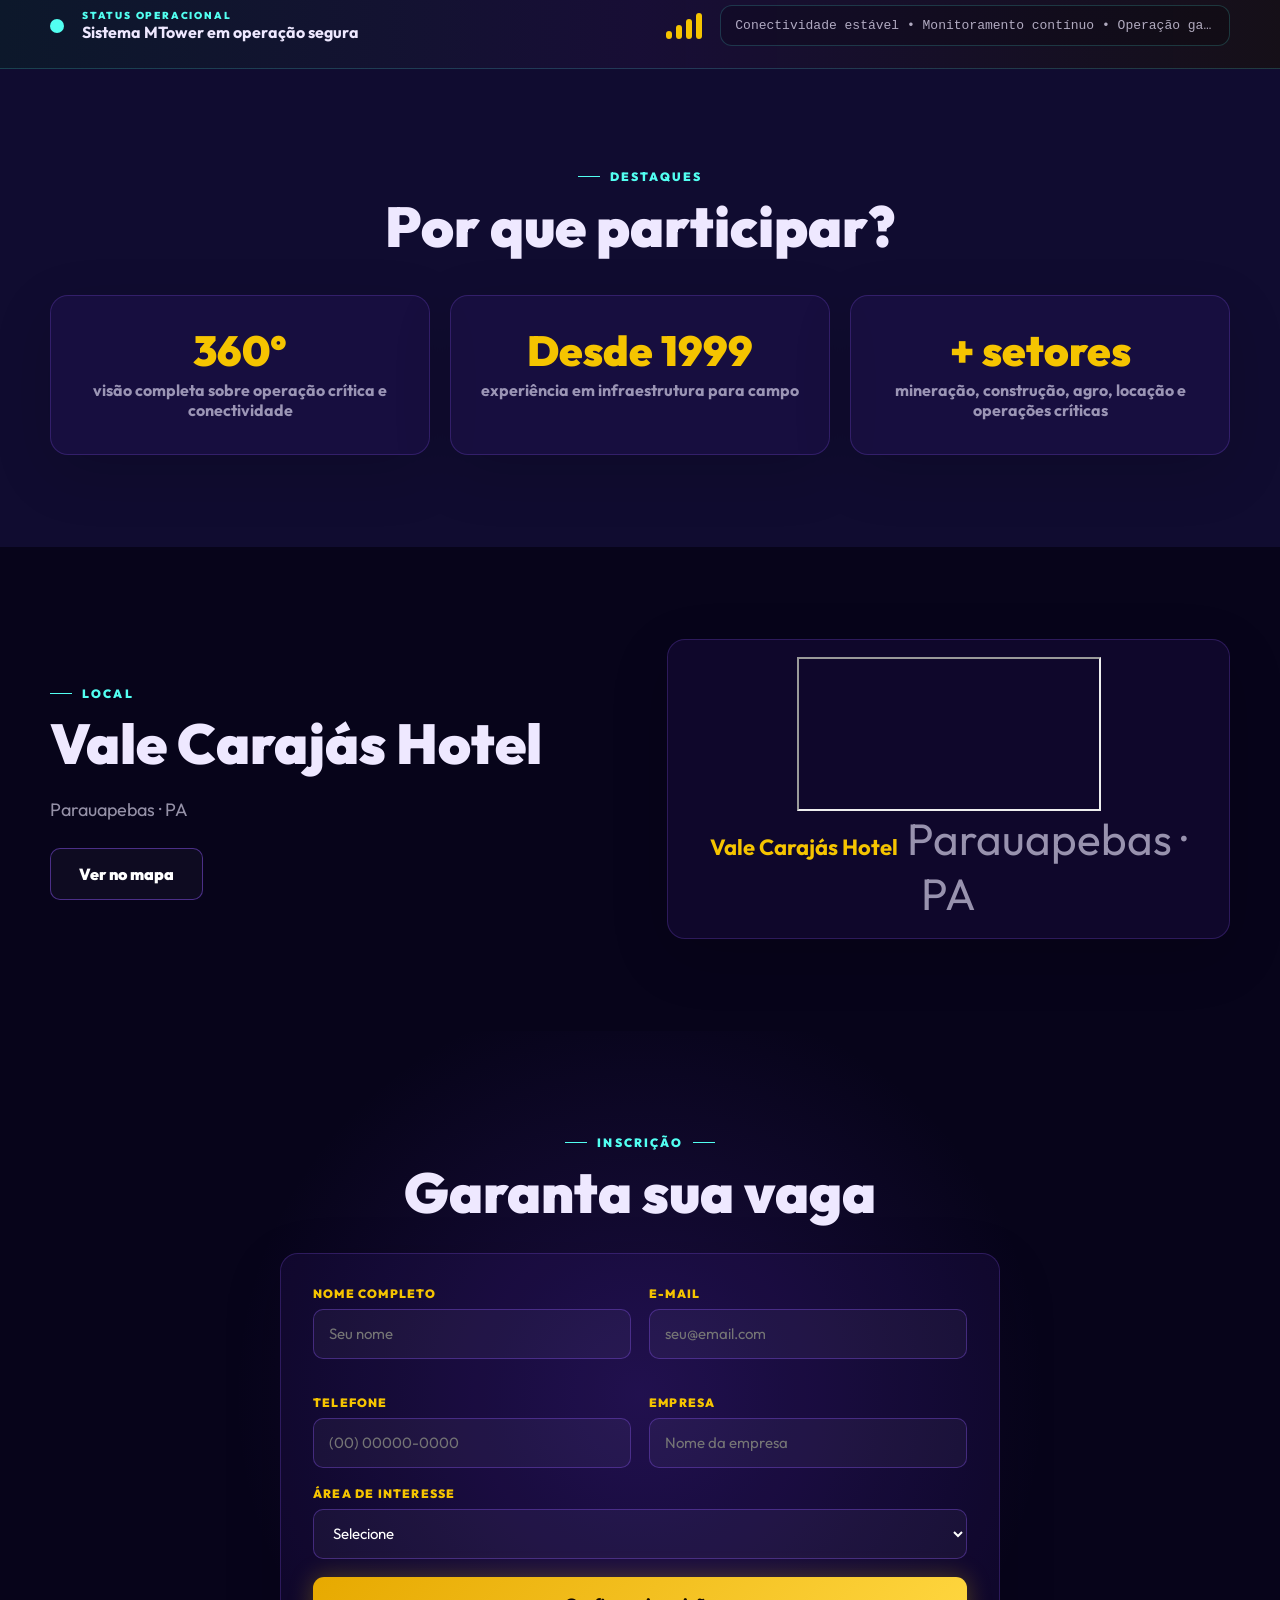
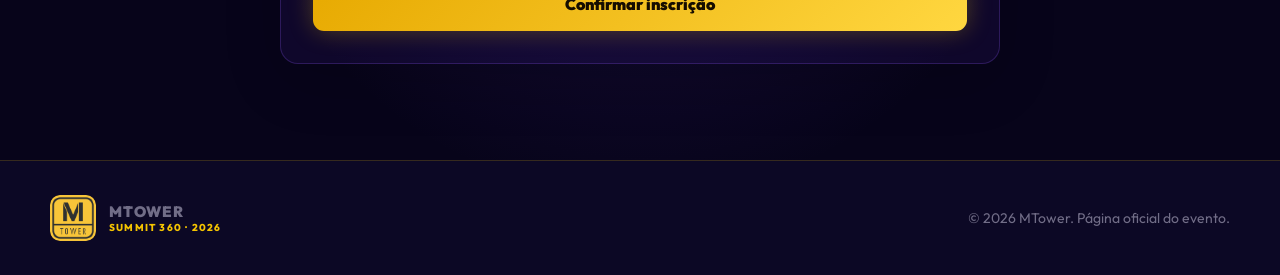
==== commit eb9edaae: "Update index.html" ====
--- a/index.html
+++ b/index.html
@@ -144,7 +144,7 @@
           <label>Telefone<input id="telefone" name="telefone" type="tel" placeholder="(00) 00000-0000" required></label>
           <label>Empresa<input id="empresa" name="empresa" type="text" placeholder="Nome da empresa"></label>
         </div>
-        <label>Área de interesse<select id="interesse" name="interesse" required><option value="">Selecione</option><option>Conectividade em campo</option><option>Torres de iluminação</option><option>Segurança operacional</option><option>Locação de equipamentos</option><option>Parcerias</option><option>Outros</option></select></label>
+        <label>Área de interesse<select id="interesse" name="interesse" required><option value="">Selecione</option><option>Monitoramento e CFTV Industrial</option><option>Telecom e Conectividade</option><option>Segurança Operacional</option><option>Torres e Infraestrutura</option><option>Energia Solar e Redundância Energética</option><option>Automação e Integração de Sistema</option><option>Outros</option></select></label>
         <button type="submit">Confirmar inscrição</button>
         <div id="formMsg" class="form-msg"></div>
       </form>
--- a/style.css
+++ b/style.css
@@ -1,7 +1,9 @@
-*{box-sizing:border-box;margin:0;padding:0}html{scroll-behavior:smooth}body{font-family:Outfit,Arial,sans-serif;background:#07041a;color:#eee8ff;overflow-x:hidden}a{text-decoration:none;color:inherit}:root{--gold:#f5c400;--gold2:#ffd740;--purple:#7c4ddb;--purple2:#2a115f;--cyan:#52fff1;--text:#eee8ff;--muted:rgba(238,232,255,.62);--dark:#07041a;--dark2:#0c0825;--line:rgba(245,196,0,.18)}.topbar{position:fixed;inset:0 0 auto 0;height:68px;z-index:20;display:flex;align-items:center;justify-content:space-between;padding:0 34px;background:rgba(7,4,26,.88);backdrop-filter:blur(18px);border-bottom:1px solid var(--line)}.brand{display:flex;align-items:center;gap:13px}.brand-logo{width:46px;height:46px;object-fit:contain;border-radius:10px}.brand strong{display:block;font-size:15px;font-weight:900;letter-spacing:.05em}.brand small{display:block;color:var(--gold);font-size:10px;font-weight:800;letter-spacing:.12em}.nav-links{display:flex;align-items:center;gap:30px;color:rgba(238,232,255,.55);font-weight:700;font-size:14px}.nav-links a:hover{color:var(--gold)}.nav-cta,.btn.primary{background:linear-gradient(135deg,#e7a900,var(--gold2));color:#160d00;font-weight:900;border-radius:10px;box-shadow:0 0 24px rgba(245,196,0,.32)}.nav-cta{padding:12px 24px}.menu-btn{display:none;background:transparent;border:0}.menu-btn span{display:block;width:24px;height:2px;background:#fff;margin:5px;border-radius:10px}.hero{min-height:100vh;position:relative;display:flex;align-items:center;padding-top:68px;background:radial-gradient(circle at 48% 38%,rgba(124,77,219,.48),transparent 38%),radial-gradient(circle at 12% 72%,rgba(82,255,241,.08),transparent 28%),linear-gradient(160deg,#120936 0%,#07041a 55%,#0a0620 100%);overflow:hidden}.grid-bg{position:absolute;inset:0;background-image:radial-gradient(circle,rgba(124,77,219,.25) 1px,transparent 1px);background-size:26px 26px;mask-image:radial-gradient(ellipse at center,#000 10%,transparent 78%)}.orb{position:absolute;border-radius:50%;filter:blur(34px);opacity:.28}.orb-one{width:330px;height:330px;background:#5b2fbe;left:15%;top:34%}.orb-two{width:240px;height:240px;background:#f5c400;right:5%;top:18%;opacity:.08}.hero-inner{width:min(1180px,100%);margin:auto;padding:70px 28px 80px;display:grid;grid-template-columns:1.03fr .97fr;gap:56px;align-items:center;position:relative;z-index:2}.eyebrow,.section-label{display:inline-flex;align-items:center;gap:10px;text-transform:uppercase;letter-spacing:.18em;color:var(--cyan);font-weight:900;font-size:12px}.eyebrow:before,.eyebrow:after,.section-label:before{content:"";width:22px;height:1px;background:var(--cyan)}.summit-frame{margin:28px 0 28px;max-width:520px;position:relative}.summit-frame:before{content:"";position:absolute;inset:15%;background:#5b2fbe;filter:blur(60px);opacity:.72}.summit-img{position:relative;display:block;width:100%;height:auto;filter:drop-shadow(0 0 28px rgba(124,77,219,.78))}.hero-copy p,.section p,.form-wrap>p{font-size:18px;line-height:1.8;color:var(--muted);max-width:540px}.hero-copy p strong{color:#fff}.actions{display:flex;gap:16px;flex-wrap:wrap;margin-top:32px}.btn{display:inline-flex;align-items:center;justify-content:center;padding:15px 28px;border-radius:10px;font-weight:900}.btn.secondary{border:1px solid rgba(124,77,219,.55);color:#fff;background:rgba(255,255,255,.03)}.btn.secondary:hover{border-color:var(--gold);color:var(--gold)}.btn.inline{margin-top:22px}.event-card{background:linear-gradient(180deg,rgba(91,47,190,.2),rgba(24,12,70,.72));border:1px solid rgba(245,196,0,.24);border-radius:24px;box-shadow:0 24px 70px rgba(0,0,0,.24),inset 0 1px rgba(255,255,255,.08);overflow:hidden}.event-card header{display:flex;align-items:center;gap:15px;padding:28px;border-bottom:1px solid rgba(245,196,0,.14);background:rgba(255,255,255,.03)}.card-logo{width:52px;height:52px;object-fit:contain;border-radius:12px}.event-card header strong{display:block;color:var(--gold);font-size:19px;font-weight:900}.event-card header span{display:block;color:rgba(238,232,255,.45);text-transform:uppercase;font-size:12px;font-weight:800;letter-spacing:.12em}.event-row{display:flex;gap:16px;padding:20px 28px;border-bottom:1px solid rgba(124,77,219,.14)}.icon{width:42px;height:42px;flex:0 0 42px;border-radius:12px;border:1px solid rgba(245,196,0,.3);color:var(--gold);display:flex;align-items:center;justify-content:center;background:rgba(245,196,0,.08)}.event-row small{display:block;text-transform:uppercase;color:var(--gold);font-weight:900;letter-spacing:.1em;font-size:12px}.event-row strong{display:block;color:#fff;font-size:17px}.event-row span{display:block;color:var(--muted);font-size:14px}.notice{margin:20px 28px 28px;padding:15px;border:1px solid rgba(82,255,241,.25);border-radius:10px;color:var(--cyan);background:rgba(82,255,241,.06);font-weight:800}.notice i{display:inline-block;width:8px;height:8px;background:var(--cyan);border-radius:50%;margin-right:10px}.notice strong{color:#fff}.countdown{padding:32px 20px;text-align:center;background:linear-gradient(90deg,rgba(245,196,0,.08),rgba(124,77,219,.13));border-top:1px solid var(--line);border-bottom:1px solid rgba(124,77,219,.25)}.countdown>span{text-transform:uppercase;color:var(--gold);font-size:12px;font-weight:900;letter-spacing:.18em}.count-grid{display:flex;justify-content:center;gap:16px;margin-top:16px;flex-wrap:wrap}.count-grid div{min-width:92px;padding:14px;border:1px solid rgba(245,196,0,.23);border-radius:14px;background:rgba(245,196,0,.06)}.count-grid strong{display:block;font-size:34px;color:var(--gold);line-height:1}.count-grid small{text-transform:uppercase;color:var(--muted);font-weight:800;font-size:11px;letter-spacing:.1em}.section{padding:92px 28px;background:var(--dark)}.section.darker{background:#100c30}.wrap{width:min(1180px,100%);margin:0 auto}.two-col{display:grid;grid-template-columns:1fr 1fr;gap:54px;align-items:center}.section h1,.form-wrap h1{font-size:clamp(34px,5vw,56px);line-height:1.05;margin:14px 0 20px;font-weight:900}.section h1 span,.form-wrap h1 span{color:var(--gold)}.cards{display:grid;grid-template-columns:1fr 1fr;gap:16px}.cards article,.highlight-grid article,.map-card,.form-card{border:1px solid rgba(124,77,219,.28);background:rgba(91,47,190,.1);border-radius:18px;box-shadow:0 18px 60px rgba(0,0,0,.14)}.cards article{padding:24px}.cards b{display:block;color:#fff;font-size:18px;margin-bottom:8px}.cards p{font-size:14px;line-height:1.6}.center{text-align:center}.center .section-label{justify-content:center}.highlight-grid{display:grid;grid-template-columns:repeat(3,1fr);gap:20px;margin-top:38px}.highlight-grid article{padding:34px 24px}.highlight-grid strong{display:block;font-size:42px;font-weight:900;color:var(--gold);line-height:1}.highlight-grid span{display:block;color:var(--muted);font-weight:700;margin-top:8px}.map-card{height:300px;display:flex;align-items:center;justify-content:center;flex-direction:column;text-align:center;padding:24px}.map-card div{font-size:44px;color:var(--gold)}.map-card strong{font-size:22px}.map-card span{color:var(--muted);margin-top:6px}.map-embed-card{position:relative;overflow:hidden;padding:0;height:360px;background:#0c0825}.map-embed-card iframe{width:100%;height:100%;border:0;filter:saturate(.9) contrast(1.03)}.map-overlay{position:absolute;left:16px;bottom:16px;display:flex;flex-direction:column;align-items:flex-start!important;justify-content:center;background:rgba(7,4,26,.86);border:1px solid rgba(82,255,241,.24);backdrop-filter:blur(12px);border-radius:14px;padding:13px 16px;box-shadow:0 12px 30px rgba(0,0,0,.28);text-align:left}.map-overlay strong{font-size:16px!important;color:#fff}.map-overlay span{font-size:13px;color:var(--muted);margin-top:2px}.map-card.map-embed-card div{font-size:initial;color:initial}.form-section{padding:96px 28px;background:radial-gradient(circle at center,rgba(91,47,190,.24),transparent 55%),var(--dark);text-align:center}.form-wrap{max-width:720px;margin:auto}.form-wrap .section-label{justify-content:center}.form-wrap .section-label:after{content:"";width:22px;height:1px;background:var(--cyan)}.form-wrap>p{margin:0 auto 30px}.form-card{text-align:left;padding:32px}.form-grid{display:grid;grid-template-columns:1fr 1fr;gap:18px}label{display:block;color:var(--gold);text-transform:uppercase;font-size:12px;font-weight:900;letter-spacing:.1em;margin-bottom:18px}input,select{margin-top:8px;width:100%;height:50px;border-radius:10px;border:1px solid rgba(124,77,219,.42);background:rgba(255,255,255,.04);color:#fff;padding:0 15px;font-family:inherit;font-size:15px;outline:none}select option{background:#0c0825;color:#fff}input:focus,select:focus{border-color:var(--gold);box-shadow:0 0 0 4px rgba(245,196,0,.1)}form button{width:100%;height:54px;border:0;border-radius:11px;background:linear-gradient(135deg,#e7a900,var(--gold2));color:#160d00;font-family:inherit;font-size:16px;font-weight:900;cursor:pointer;box-shadow:0 0 24px rgba(245,196,0,.28)}.form-msg{display:none;margin-top:16px;padding:14px;border-radius:10px;background:rgba(82,255,241,.08);border:1px solid rgba(82,255,241,.25);color:var(--cyan);font-weight:800;text-align:center}.form-msg.show{display:block}footer{padding:34px 28px;border-top:1px solid var(--line);background:#0c0825}.footer-inner{display:flex;align-items:center;justify-content:space-between;gap:24px;flex-wrap:wrap;color:rgba(238,232,255,.45);font-size:14px}.reveal{opacity:0;transform:translateY(22px);transition:opacity .7s ease,transform .7s ease}.reveal.on{opacity:1;transform:none}@media(max-width:930px){.topbar{padding:0 18px}.nav-cta{display:none}.menu-btn{display:block}.nav-links{position:absolute;top:68px;left:0;right:0;display:none;flex-direction:column;align-items:flex-start;padding:22px;background:#09051f;border-bottom:1px solid var(--line)}.nav-links.open{display:flex}.hero-inner,.two-col{grid-template-columns:1fr}.hero-inner{padding-top:46px;gap:36px}.event-card{max-width:620px}.highlight-grid{grid-template-columns:1fr}.cards{grid-template-columns:1fr}}@media(max-width:620px){.brand-logo{width:40px;height:40px}.brand strong{font-size:13px}.brand small{font-size:8px}.hero-copy p,.section p,.form-wrap>p{font-size:16px}.actions{flex-direction:column;align-items:stretch}.btn{width:100%}.section,.map-embed-card{position:relative;overflow:hidden;padding:0;height:360px;background:#0c0825}.map-embed-card iframe{width:100%;height:100%;border:0;filter:saturate(.9) contrast(1.03)}.map-overlay{position:absolute;left:16px;bottom:16px;display:flex;flex-direction:column;align-items:flex-start!important;justify-content:center;background:rgba(7,4,26,.86);border:1px solid rgba(82,255,241,.24);backdrop-filter:blur(12px);border-radius:14px;padding:13px 16px;box-shadow:0 12px 30px rgba(0,0,0,.28);text-align:left}.map-overlay strong{font-size:16px!important;color:#fff}.map-overlay span{font-size:13px;color:var(--muted);margin-top:2px}.map-card.map-embed-card div{font-size:initial;color:initial}.form-section{padding:70px 20px}.form-card{padding:22px}.form-grid{grid-template-columns:1fr}.count-grid div{min-width:72px}.count-grid strong{font-size:26px}}
+*{box-sizing:border-box;margin:0;padding:0}html{scroll-behavior:smooth}body{font-family:Outfit,Arial,sans-serif;background:#07041a;color:#eee8ff;overflow-x:hidden}a{text-decoration:none;color:inherit}:root{--gold:#f5c400;--gold2:#ffd740;--purple:#7c4ddb;--purple2:#2a115f;--cyan:#52fff1;--text:#eee8ff;--muted:rgba(238,232,255,.62);--dark:#07041a;--dark2:#0c0825;--line:rgba(245,196,0,.18)}.topbar{position:fixed;inset:0 0 auto 0;height:68px;z-index:20;display:flex;align-items:center;justify-content:space-between;padding:0 34px;background:rgba(7,4,26,.88);backdrop-filter:blur(18px);border-bottom:1px solid var(--line)}.brand{display:flex;align-items:center;gap:13px}.brand-logo{width:46px;height:46px;object-fit:contain;border-radius:10px}.brand strong{display:block;font-size:15px;font-weight:900;letter-spacing:.05em}.brand small{display:block;color:var(--gold);font-size:10px;font-weight:800;letter-spacing:.12em}.nav-links{display:flex;align-items:center;gap:30px;color:rgba(238,232,255,.55);font-weight:700;font-size:14px}.nav-links a:hover{color:var(--gold)}.nav-cta,.btn.primary{background:linear-gradient(135deg,#e7a900,var(--gold2));color:#160d00;font-weight:900;border-radius:10px;box-shadow:0 0 24px rgba(245,196,0,.32)}.nav-cta{padding:12px 24px}.menu-btn{display:none;background:transparent;border:0}.menu-btn span{display:block;width:24px;height:2px;background:#fff;margin:5px;border-radius:10px}.hero{min-height:100vh;position:relative;display:flex;align-items:center;padding-top:68px;background:radial-gradient(circle at 48% 38%,rgba(124,77,219,.48),transparent 38%),radial-gradient(circle at 12% 72%,rgba(82,255,241,.08),transparent 28%),linear-gradient(160deg,#120936 0%,#07041a 55%,#0a0620 100%);overflow:hidden}.grid-bg{position:absolute;inset:0;background-image:radial-gradient(circle,rgba(124,77,219,.25) 1px,transparent 1px);background-size:26px 26px;mask-image:radial-gradient(ellipse at center,#000 10%,transparent 78%)}.orb{position:absolute;border-radius:50%;filter:blur(34px);opacity:.28}.orb-one{width:330px;height:330px;background:#5b2fbe;left:15%;top:34%}.orb-two{width:240px;height:240px;background:#f5c400;right:5%;top:18%;opacity:.08}.hero-inner{width:min(1180px,100%);margin:auto;padding:70px 28px 80px;display:grid;grid-template-columns:1.03fr .97fr;gap:56px;align-items:center;position:relative;z-index:2}.eyebrow,.section-label{display:inline-flex;align-items:center;gap:10px;text-transform:uppercase;letter-spacing:.18em;color:var(--cyan);font-weight:900;font-size:12px}.eyebrow:before,.eyebrow:after,.section-label:before{content:"";width:22px;height:1px;background:var(--cyan)}.summit-frame{margin:28px 0 28px;max-width:520px;position:relative}.summit-frame:before{content:"";position:absolute;inset:15%;background:#5b2fbe;filter:blur(60px);opacity:.72}.summit-img{position:relative;display:block;width:100%;height:auto;filter:drop-shadow(0 0 28px rgba(124,77,219,.78))}.hero-copy p,.section p,.form-wrap>p{font-size:18px;line-height:1.8;color:var(--muted);max-width:540px}.hero-copy p strong{color:#fff}.actions{display:flex;gap:16px;flex-wrap:wrap;margin-top:32px}.btn{display:inline-flex;align-items:center;justify-content:center;padding:15px 28px;border-radius:10px;font-weight:900}.btn.secondary{border:1px solid rgba(124,77,219,.55);color:#fff;background:rgba(255,255,255,.03)}.btn.secondary:hover{border-color:var(--gold);color:var(--gold)}.btn.inline{margin-top:22px}.event-card{background:linear-gradient(180deg,rgba(91,47,190,.2),rgba(24,12,70,.72));border:1px solid rgba(245,196,0,.24);border-radius:24px;box-shadow:0 24px 70px rgba(0,0,0,.24),inset 0 1px rgba(255,255,255,.08);overflow:hidden}.event-card header{display:flex;align-items:center;gap:15px;padding:28px;border-bottom:1px solid rgba(245,196,0,.14);background:rgba(255,255,255,.03)}.card-logo{width:52px;height:52px;object-fit:contain;border-radius:12px}.event-card header strong{display:block;color:var(--gold);font-size:19px;font-weight:900}.event-card header span{display:block;color:rgba(238,232,255,.45);text-transform:uppercase;font-size:12px;font-weight:800;letter-spacing:.12em}.event-row{display:flex;gap:16px;padding:20px 28px;border-bottom:1px solid rgba(124,77,219,.14)}.icon{width:42px;height:42px;flex:0 0 42px;border-radius:12px;border:1px solid rgba(245,196,0,.3);color:var(--gold);display:flex;align-items:center;justify-content:center;background:rgba(245,196,0,.08)}.event-row small{display:block;text-transform:uppercase;color:var(--gold);font-weight:900;letter-spacing:.1em;font-size:12px}.event-row strong{display:block;color:#fff;font-size:17px}.event-row span{display:block;color:var(--muted);font-size:14px}.notice{margin:20px 28px 28px;padding:15px;border:1px solid rgba(82,255,241,.25);border-radius:10px;color:var(--cyan);background:rgba(82,255,241,.06);font-weight:800}.notice i{display:inline-block;width:8px;height:8px;background:var(--cyan);border-radius:50%;margin-right:10px}.notice strong{color:#fff}.countdown{padding:32px 20px;text-align:center;background:linear-gradient(90deg,rgba(245,196,0,.08),rgba(124,77,219,.13));border-top:1px solid var(--line);border-bottom:1px solid rgba(124,77,219,.25)}.countdown>span{text-transform:uppercase;color:var(--gold);font-size:12px;font-weight:900;letter-spacing:.18em}.count-grid{display:flex;justify-content:center;gap:16px;margin-top:16px;flex-wrap:wrap}.count-grid div{min-width:92px;padding:14px;border:1px solid rgba(245,196,0,.23);border-radius:14px;background:rgba(245,196,0,.06)}.count-grid strong{display:block;font-size:34px;color:var(--gold);line-height:1}.count-grid small{text-transform:uppercase;color:var(--muted);font-weight:800;font-size:11px;letter-spacing:.1em}.section{padding:92px 28px;background:var(--dark)}.section.darker{background:#100c30}.wrap{width:min(1180px,100%);margin:0 auto}.two-col{display:grid;grid-template-columns:1fr 1fr;gap:54px;align-items:center}.section h1,.form-wrap h1{font-size:clamp(34px,5vw,56px);line-height:1.05;margin:14px 0 20px;font-weight:900}.section h1 span,.form-wrap h1 span{color:var(--gold)}.cards{display:grid;grid-template-columns:1fr 1fr;gap:16px}.cards article,.highlight-grid article,.map-card,.form-card{border:1px solid rgba(124,77,219,.28);background:rgba(91,47,190,.1);border-radius:18px;box-shadow:0 18px 60px rgba(0,0,0,.14)}.cards article{padding:24px}.cards b{display:block;color:#fff;font-size:18px;margin-bottom:8px}.cards p{font-size:14px;line-height:1.6}.center{text-align:center}.center .section-label{justify-content:center}.highlight-grid{display:grid;grid-template-columns:repeat(3,1fr);gap:20px;margin-top:38px}.highlight-grid article{padding:34px 24px}.highlight-grid strong{display:block;font-size:42px;font-weight:900;color:var(--gold);line-height:1}.highlight-grid span{display:block;color:var(--muted);font-weight:700;margin-top:8px}.map-card{height:300px;display:flex;align-items:center;justify-content:center;flex-direction:column;text-align:center;padding:24px}.map-card div{font-size:44px;color:var(--gold)}.map-card strong{font-size:22px}.map-card span{color:var(--muted);margin-top:6px}.form-section{padding:96px 28px;background:radial-gradient(circle at center,rgba(91,47,190,.24),transparent 55%),var(--dark);text-align:center}.form-wrap{max-width:720px;margin:auto}.form-wrap .section-label{justify-content:center}.form-wrap .section-label:after{content:"";width:22px;height:1px;background:var(--cyan)}.form-wrap>p{margin:0 auto 30px}.form-card{text-align:left;padding:32px}.form-grid{display:grid;grid-template-columns:1fr 1fr;gap:18px}label{display:block;color:var(--gold);text-transform:uppercase;font-size:12px;font-weight:900;letter-spacing:.1em;margin-bottom:18px}input,select{margin-top:8px;width:100%;height:50px;border-radius:10px;border:1px solid rgba(124,77,219,.42);background:rgba(255,255,255,.04);color:#fff;padding:0 15px;font-family:inherit;font-size:15px;outline:none}select option{background:#0c0825;color:#fff}input:focus,select:focus{border-color:var(--gold);box-shadow:0 0 0 4px rgba(245,196,0,.1)}form button{width:100%;height:54px;border:0;border-radius:11px;background:linear-gradient(135deg,#e7a900,var(--gold2));color:#160d00;font-family:inherit;font-size:16px;font-weight:900;cursor:pointer;box-shadow:0 0 24px rgba(245,196,0,.28)}.form-msg{display:none;margin-top:16px;padding:14px;border-radius:10px;background:rgba(82,255,241,.08);border:1px solid rgba(82,255,241,.25);color:var(--cyan);font-weight:800;text-align:center}.form-msg.show{display:block}footer{padding:34px 28px;border-top:1px solid var(--line);background:#0c0825}.footer-inner{display:flex;align-items:center;justify-content:space-between;gap:24px;flex-wrap:wrap;color:rgba(238,232,255,.45);font-size:14px}.reveal{opacity:0;transform:translateY(22px);transition:opacity .7s ease,transform .7s ease}.reveal.on{opacity:1;transform:none}@media(max-width:930px){.topbar{padding:0 18px}.nav-cta{display:none}.menu-btn{display:block}.nav-links{position:absolute;top:68px;left:0;right:0;display:none;flex-direction:column;align-items:flex-start;padding:22px;background:#09051f;border-bottom:1px solid var(--line)}.nav-links.open{display:flex}.hero-inner,.two-col{grid-template-columns:1fr}.hero-inner{padding-top:46px;gap:36px}.event-card{max-width:620px}.highlight-grid{grid-template-columns:1fr}.cards{grid-template-columns:1fr}}@media(max-width:620px){.brand-logo{width:40px;height:40px}.brand strong{font-size:13px}.brand small{font-size:8px}.hero-copy p,.section p,.form-wrap>p{font-size:16px}.actions{flex-direction:column;align-items:stretch}.btn{width:100%}.section,.form-section{padding:70px 20px}.form-card{padding:22px}.form-grid{grid-template-columns:1fr}.count-grid div{min-width:72px}.count-grid strong{font-size:26px}}
 
 .scroll-progress{position:fixed;top:0;left:0;height:3px;width:0;background:linear-gradient(90deg,var(--gold),var(--cyan),var(--purple));z-index:999;box-shadow:0 0 18px rgba(82,255,241,.8)}.cursor-glow{position:fixed;width:280px;height:280px;border-radius:50%;pointer-events:none;z-index:0;background:radial-gradient(circle,rgba(82,255,241,.10),rgba(124,77,219,.08),transparent 70%);transform:translate(-50%,-50%);mix-blend-mode:screen;opacity:.8}.tech-canvas{position:absolute;inset:0;width:100%;height:100%;z-index:1;opacity:.46}.circuit-layer{position:absolute;inset:0;z-index:1;pointer-events:none;overflow:hidden}.circuit-layer span{position:absolute;display:block;border:1px solid rgba(82,255,241,.2);border-left:0;border-bottom:0;filter:drop-shadow(0 0 8px rgba(82,255,241,.35));animation:circuitPulse 4.5s ease-in-out infinite}.circuit-layer span:nth-child(1){width:260px;height:110px;right:7%;top:13%;animation-delay:.2s}.circuit-layer span:nth-child(2){width:180px;height:210px;right:23%;bottom:13%;border-color:rgba(245,196,0,.18);animation-delay:1s}.circuit-layer span:nth-child(3){width:220px;height:80px;left:5%;bottom:22%;animation-delay:1.7s}.circuit-layer span:nth-child(4){width:120px;height:160px;left:29%;top:11%;border-color:rgba(124,77,219,.22);animation-delay:2.3s}@keyframes circuitPulse{0%,100%{opacity:.16;transform:translateY(0)}50%{opacity:.72;transform:translateY(-8px)}}.data-rain{position:absolute;inset:95px 0 auto 0;height:80%;z-index:1;pointer-events:none;overflow:hidden}.data-rain span{position:absolute;top:-40px;color:rgba(82,255,241,.28);font-size:12px;font-weight:900;letter-spacing:.28em;animation:dataFall linear infinite;text-shadow:0 0 12px rgba(82,255,241,.5)}.data-rain span:nth-child(1){left:12%;animation-duration:10s}.data-rain span:nth-child(2){left:24%;animation-duration:14s;animation-delay:2s}.data-rain span:nth-child(3){left:38%;animation-duration:11s;animation-delay:4s}.data-rain span:nth-child(4){left:54%;animation-duration:13s;animation-delay:1s}.data-rain span:nth-child(5){left:68%;animation-duration:9s;animation-delay:3s}.data-rain span:nth-child(6){left:80%;animation-duration:15s;animation-delay:5s}.data-rain span:nth-child(7){left:91%;animation-duration:12s;animation-delay:2.5s}@keyframes dataFall{0%{transform:translateY(-80px);opacity:0}12%{opacity:1}100%{transform:translateY(82vh);opacity:0}}.tilt-card{transform-style:preserve-3d;will-change:transform}.tilt-card:after,.hologrid article:after,.tech-cards article:after{content:"";position:absolute;inset:0;border-radius:inherit;background:linear-gradient(120deg,transparent,rgba(255,255,255,.12),transparent);transform:translateX(-120%);transition:transform .8s;pointer-events:none}.tilt-card:hover:after,.hologrid article:hover:after,.tech-cards article:hover:after{transform:translateX(120%)}.event-card,.cards article,.highlight-grid article,.scanner-card{position:relative;overflow:hidden}.tech-cards article{transition:transform .25s,border-color .25s,box-shadow .25s}.tech-cards article:hover{transform:translateY(-8px);border-color:rgba(82,255,241,.38);box-shadow:0 20px 70px rgba(82,255,241,.08)}.tech-strip{padding:22px 28px;background:linear-gradient(90deg,rgba(82,255,241,.08),rgba(124,77,219,.14),rgba(245,196,0,.06));border-block:1px solid rgba(82,255,241,.18)}.tech-strip-inner{display:grid;grid-template-columns:auto 1fr auto minmax(250px,.9fr);gap:18px;align-items:center}.tech-strip small{display:block;color:var(--cyan);text-transform:uppercase;font-weight:900;font-size:10px;letter-spacing:.18em}.tech-strip strong{font-size:16px}.live-dot{width:14px;height:14px;border-radius:50%;background:var(--cyan);box-shadow:0 0 0 0 rgba(82,255,241,.55);animation:livePulse 1.5s infinite}@keyframes livePulse{70%{box-shadow:0 0 0 14px rgba(82,255,241,0)}}.signal-bars{display:flex;gap:4px;align-items:end;height:26px}.signal-bars i{display:block;width:6px;border-radius:8px;background:var(--gold);animation:barMove 1s ease-in-out infinite}.signal-bars i:nth-child(1){height:8px}.signal-bars i:nth-child(2){height:14px;animation-delay:.12s}.signal-bars i:nth-child(3){height:20px;animation-delay:.24s}.signal-bars i:nth-child(4){height:26px;animation-delay:.36s}@keyframes barMove{50%{height:6px;background:var(--cyan)}}.terminal-line{font-family:Consolas,monospace;color:rgba(238,232,255,.72);font-size:13px;padding:12px 14px;border:1px solid rgba(82,255,241,.18);border-radius:12px;background:rgba(0,0,0,.18);white-space:nowrap;overflow:hidden;text-overflow:ellipsis}.hologrid article{transition:transform .25s,border-color .25s,box-shadow .25s}.hologrid article:hover{transform:translateY(-10px) scale(1.02);border-color:rgba(245,196,0,.42);box-shadow:0 0 34px rgba(124,77,219,.28)}.scanner-section{background:radial-gradient(circle at 70% 50%,rgba(82,255,241,.11),transparent 30%),#07041a}.scanner-grid{display:grid;grid-template-columns:1fr 1fr;gap:54px;align-items:center}.scanner-card{min-height:360px;border:1px solid rgba(82,255,241,.24);border-radius:24px;background:radial-gradient(circle at center,rgba(82,255,241,.12),rgba(91,47,190,.12),rgba(0,0,0,.15));display:flex;align-items:center;justify-content:center;flex-direction:column;text-align:center;box-shadow:0 24px 80px rgba(0,0,0,.22)}.scanner-card strong{font-size:38px;color:var(--gold);letter-spacing:.08em}.scanner-card small{margin-top:8px;color:var(--cyan);letter-spacing:.22em;font-weight:900}.scanner-beam{position:absolute;left:0;right:0;height:2px;background:linear-gradient(90deg,transparent,var(--cyan),transparent);box-shadow:0 0 20px var(--cyan);animation:scanBeam 2.2s linear infinite}@keyframes scanBeam{0%{top:12%}100%{top:88%}}.scan-ring{position:absolute;inset:40px;border-radius:50%;display:flex;align-items:center;justify-content:center}.scan-ring span{position:absolute;border:1px solid rgba(82,255,241,.22);border-radius:50%;animation:ringSpin 8s linear infinite}.scan-ring span:nth-child(1){width:180px;height:180px;border-top-color:var(--gold)}.scan-ring span:nth-child(2){width:245px;height:245px;border-right-color:var(--cyan);animation-duration:12s;animation-direction:reverse}.scan-ring span:nth-child(3){width:305px;height:305px;border-bottom-color:var(--purple);animation-duration:16s}@keyframes ringSpin{to{transform:rotate(360deg)}}@media(max-width:930px){.tech-strip-inner,.scanner-grid{grid-template-columns:1fr}.terminal-line{white-space:normal}.cursor-glow{display:none}.data-rain{opacity:.45}}@media(max-width:620px){.tech-canvas{opacity:.25}.scanner-card{min-height:280px}.scanner-card strong{font-size:28px}.scan-ring span:nth-child(3){width:230px;height:230px}}
 
 .ops-section{background:radial-gradient(circle at 74% 45%,rgba(245,196,0,.09),transparent 30%),radial-gradient(circle at 15% 75%,rgba(82,255,241,.08),transparent 28%),#07041a;position:relative;overflow:hidden}.ops-section:before{content:"";position:absolute;inset:0;background-image:linear-gradient(rgba(82,255,241,.05) 1px,transparent 1px),linear-gradient(90deg,rgba(82,255,241,.05) 1px,transparent 1px);background-size:44px 44px;mask-image:radial-gradient(ellipse at center,#000 10%,transparent 74%)}.ops-grid{position:relative;z-index:1;display:grid;grid-template-columns:1fr 1fr;gap:54px;align-items:center}.ops-badges{display:flex;gap:10px;flex-wrap:wrap;margin-top:28px}.ops-badges span{border:1px solid rgba(82,255,241,.24);background:rgba(82,255,241,.06);color:var(--cyan);border-radius:999px;padding:9px 13px;font-size:12px;font-weight:900;letter-spacing:.08em;text-transform:uppercase}.ops-panel{position:relative;overflow:hidden;border:1px solid rgba(82,255,241,.26);background:linear-gradient(180deg,rgba(12,8,37,.92),rgba(16,12,48,.8));border-radius:24px;padding:28px;box-shadow:0 28px 90px rgba(0,0,0,.28),inset 0 1px rgba(255,255,255,.08)}.ops-panel:before{content:"";position:absolute;inset:-50%;background:conic-gradient(from 0deg,transparent,rgba(82,255,241,.18),transparent,rgba(245,196,0,.13),transparent);animation:panelSweep 8s linear infinite}.ops-panel>*{position:relative;z-index:1}@keyframes panelSweep{to{transform:rotate(360deg)}}.panel-head{display:flex;align-items:center;justify-content:space-between;margin-bottom:22px}.panel-head strong{font-size:14px;letter-spacing:.16em;color:#fff}.panel-head span{color:#07041a;background:var(--cyan);border-radius:999px;padding:6px 10px;font-size:11px;font-weight:900;box-shadow:0 0 18px rgba(82,255,241,.42)}.power-ring{width:176px;height:176px;border-radius:50%;margin:4px auto 26px;display:flex;flex-direction:column;align-items:center;justify-content:center;background:radial-gradient(circle,rgba(82,255,241,.12),rgba(245,196,0,.06) 55%,transparent 56%),conic-gradient(var(--gold) 0 99.8%,rgba(82,255,241,.12) 99.8% 100%);box-shadow:0 0 36px rgba(245,196,0,.13)}.power-ring span{font-size:44px;font-weight:900;color:var(--gold);line-height:1}.power-ring small{color:var(--cyan);text-transform:uppercase;letter-spacing:.18em;font-weight:900;font-size:11px}.metric{display:grid;grid-template-columns:115px 1fr 80px;gap:12px;align-items:center;margin:14px 0}.metric label,.metric strong{font-size:12px;text-transform:uppercase;font-weight:900;letter-spacing:.08em}.metric label{color:rgba(238,232,255,.62)}.metric strong{color:var(--gold);text-align:right}.metric div{height:10px;border-radius:999px;background:rgba(255,255,255,.08);overflow:hidden;border:1px solid rgba(82,255,241,.12)}.metric i{display:block;height:100%;border-radius:inherit;background:linear-gradient(90deg,var(--cyan),var(--gold));box-shadow:0 0 16px rgba(82,255,241,.35);animation:metricPulse 2.5s ease-in-out infinite}@keyframes metricPulse{50%{filter:brightness(1.35)}}.panel-log{margin-top:22px;border:1px solid rgba(245,196,0,.18);background:rgba(245,196,0,.06);color:rgba(238,232,255,.78);border-radius:12px;padding:14px;font-family:Consolas,monospace;font-size:13px}@media(max-width:930px){.ops-grid{grid-template-columns:1fr}.metric{grid-template-columns:1fr}.metric strong{text-align:left}.power-ring{margin-left:0}}
 
 .operation-ring span{font-size:38px}.ops-panel{border-color:rgba(82,255,241,.34)}.panel-log{border-color:rgba(82,255,241,.22);background:rgba(82,255,241,.055)}
+.form-msg.error{color:#ff7a7a;border-color:rgba(255,122,122,.35);background:rgba(255,122,122,.08)}
+.form-card button:disabled{opacity:.65;cursor:not-allowed;transform:none}
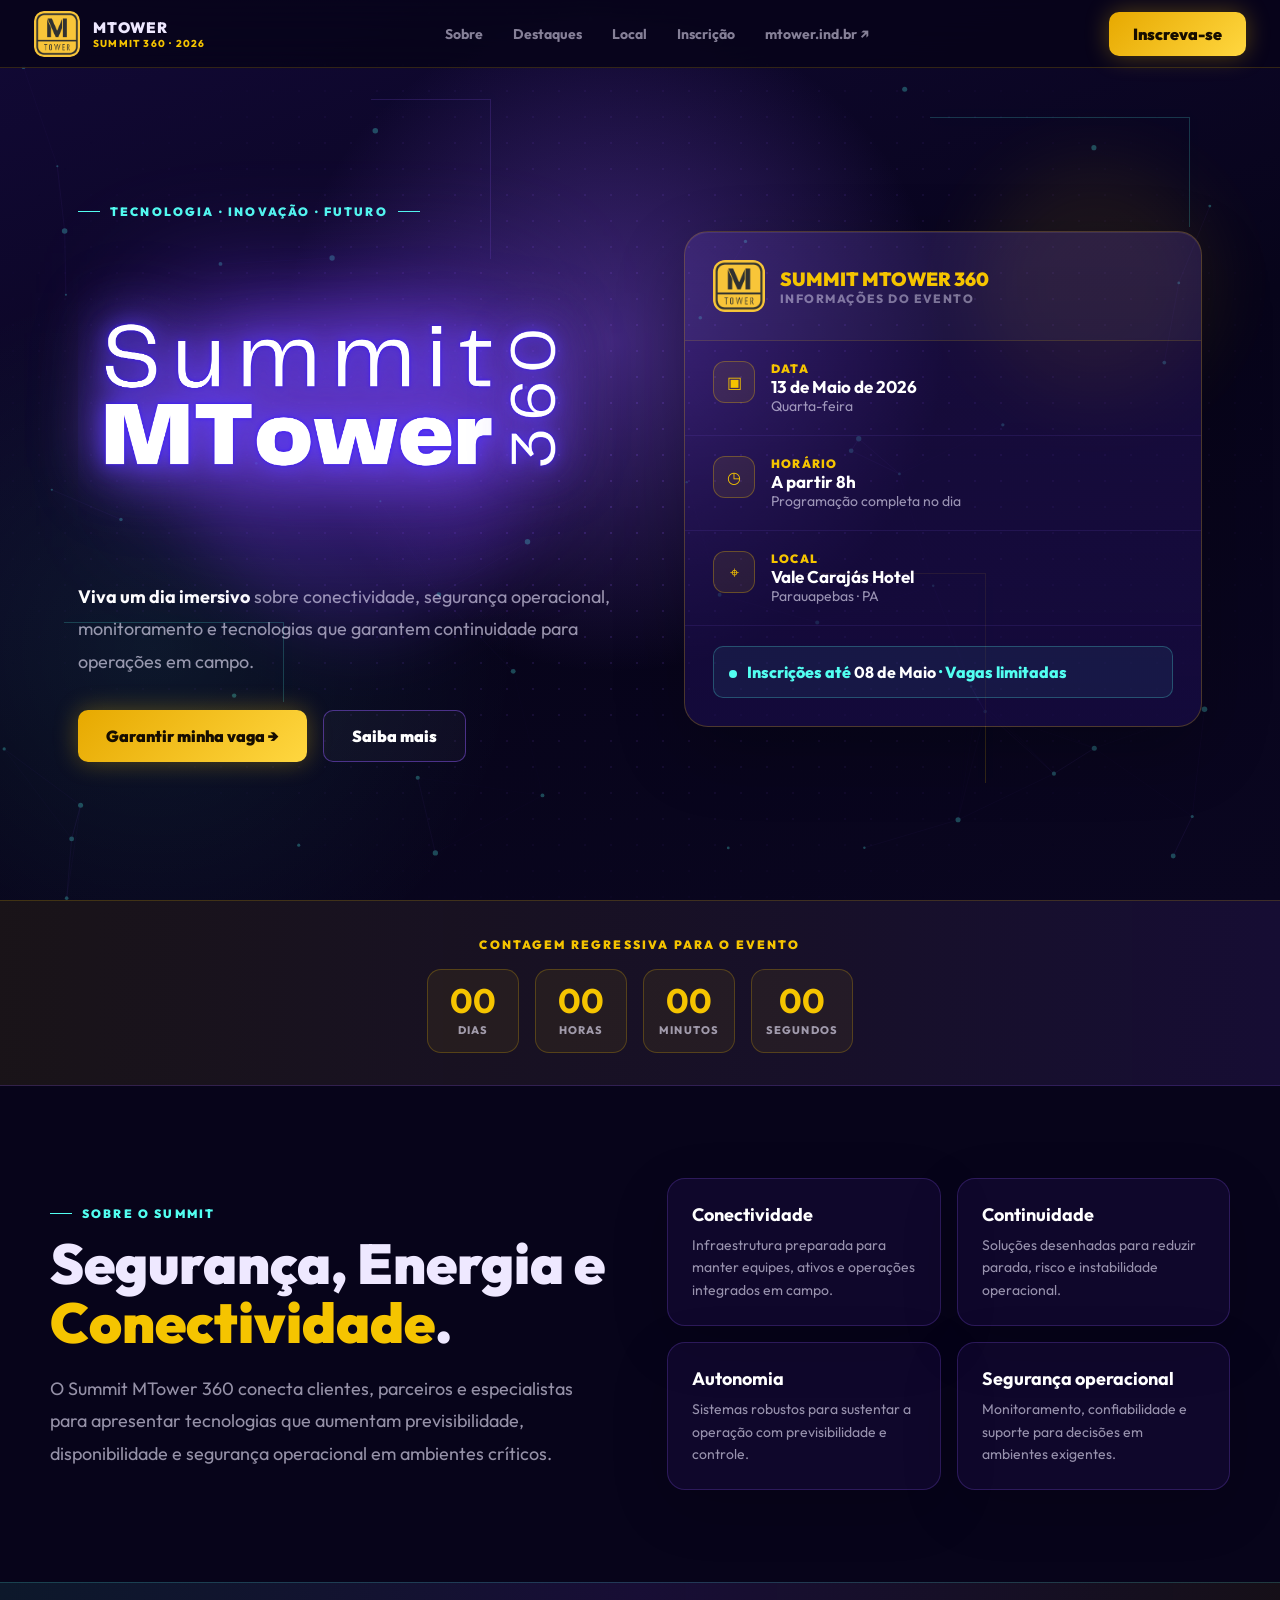
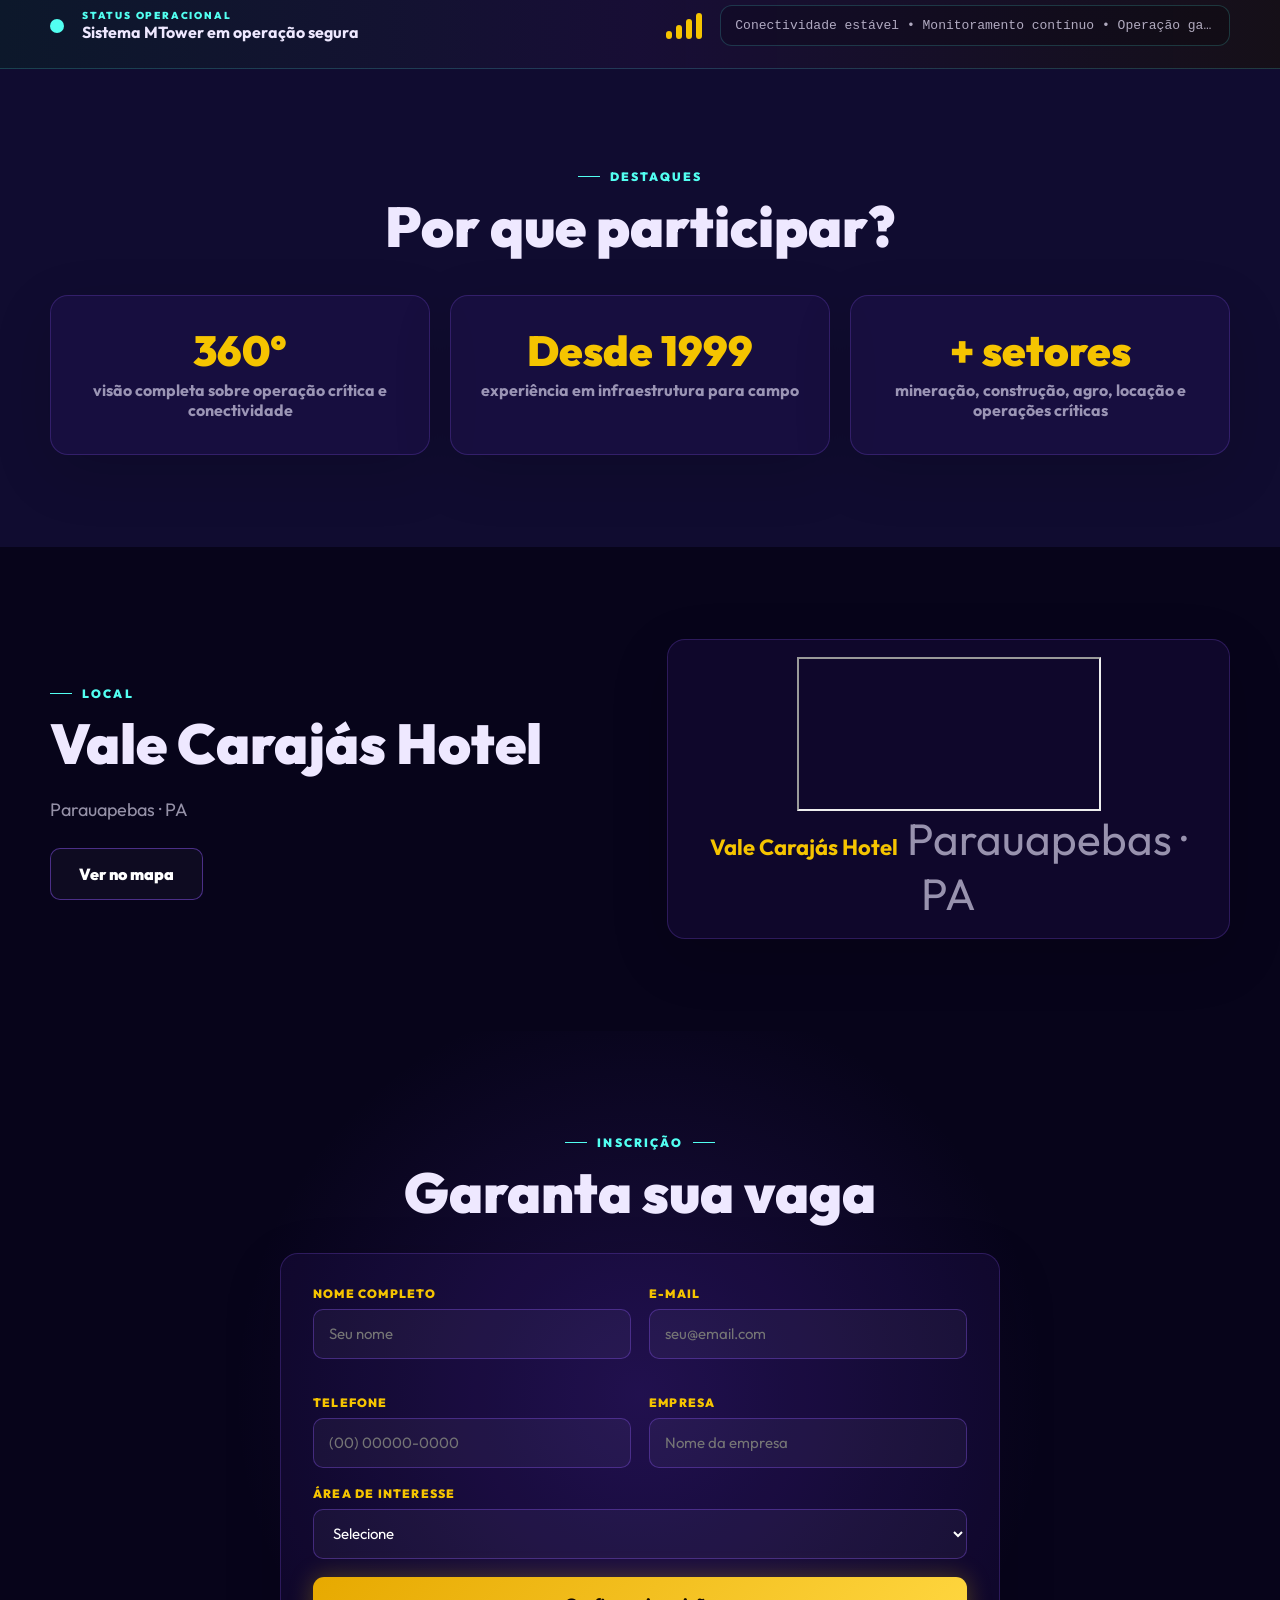
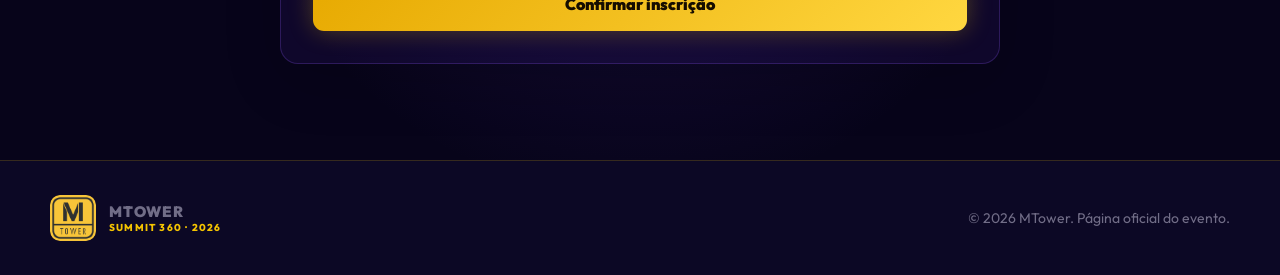
==== commit 3e075fc1: "Update index.html" ====
--- a/index.html
+++ b/index.html
@@ -144,7 +144,7 @@
           <label>Telefone<input id="telefone" name="telefone" type="tel" placeholder="(00) 00000-0000" required></label>
           <label>Empresa<input id="empresa" name="empresa" type="text" placeholder="Nome da empresa"></label>
         </div>
-        <label>Área de interesse<select id="interesse" name="interesse" required><option value="">Selecione</option><option>Monitoramento e CFTV Industrial</option><option>Telecom e Conectividade</option><option>Segurança Operacional</option><option>Torres e Infraestrutura</option><option>Energia Solar e Redundância Energética</option><option>Automação e Integração de Sistema</option><option>Outros</option></select></label>
+        <label>Área de interesse<select id="interesse" name="interesse" required><option value="">Selecione</option><option>Automação e Integração de Sistema</option><option>Energia Solar e Redundância Energética</option><option>Monitoramento e CFTV Industrial</option><option>Outros</option><option>Segurança Operacional</option><option>Telecom e Conectividade</option><option>Torres e Infraestrutura</option></select></label>
         <button type="submit">Confirmar inscrição</button>
         <div id="formMsg" class="form-msg"></div>
       </form>
